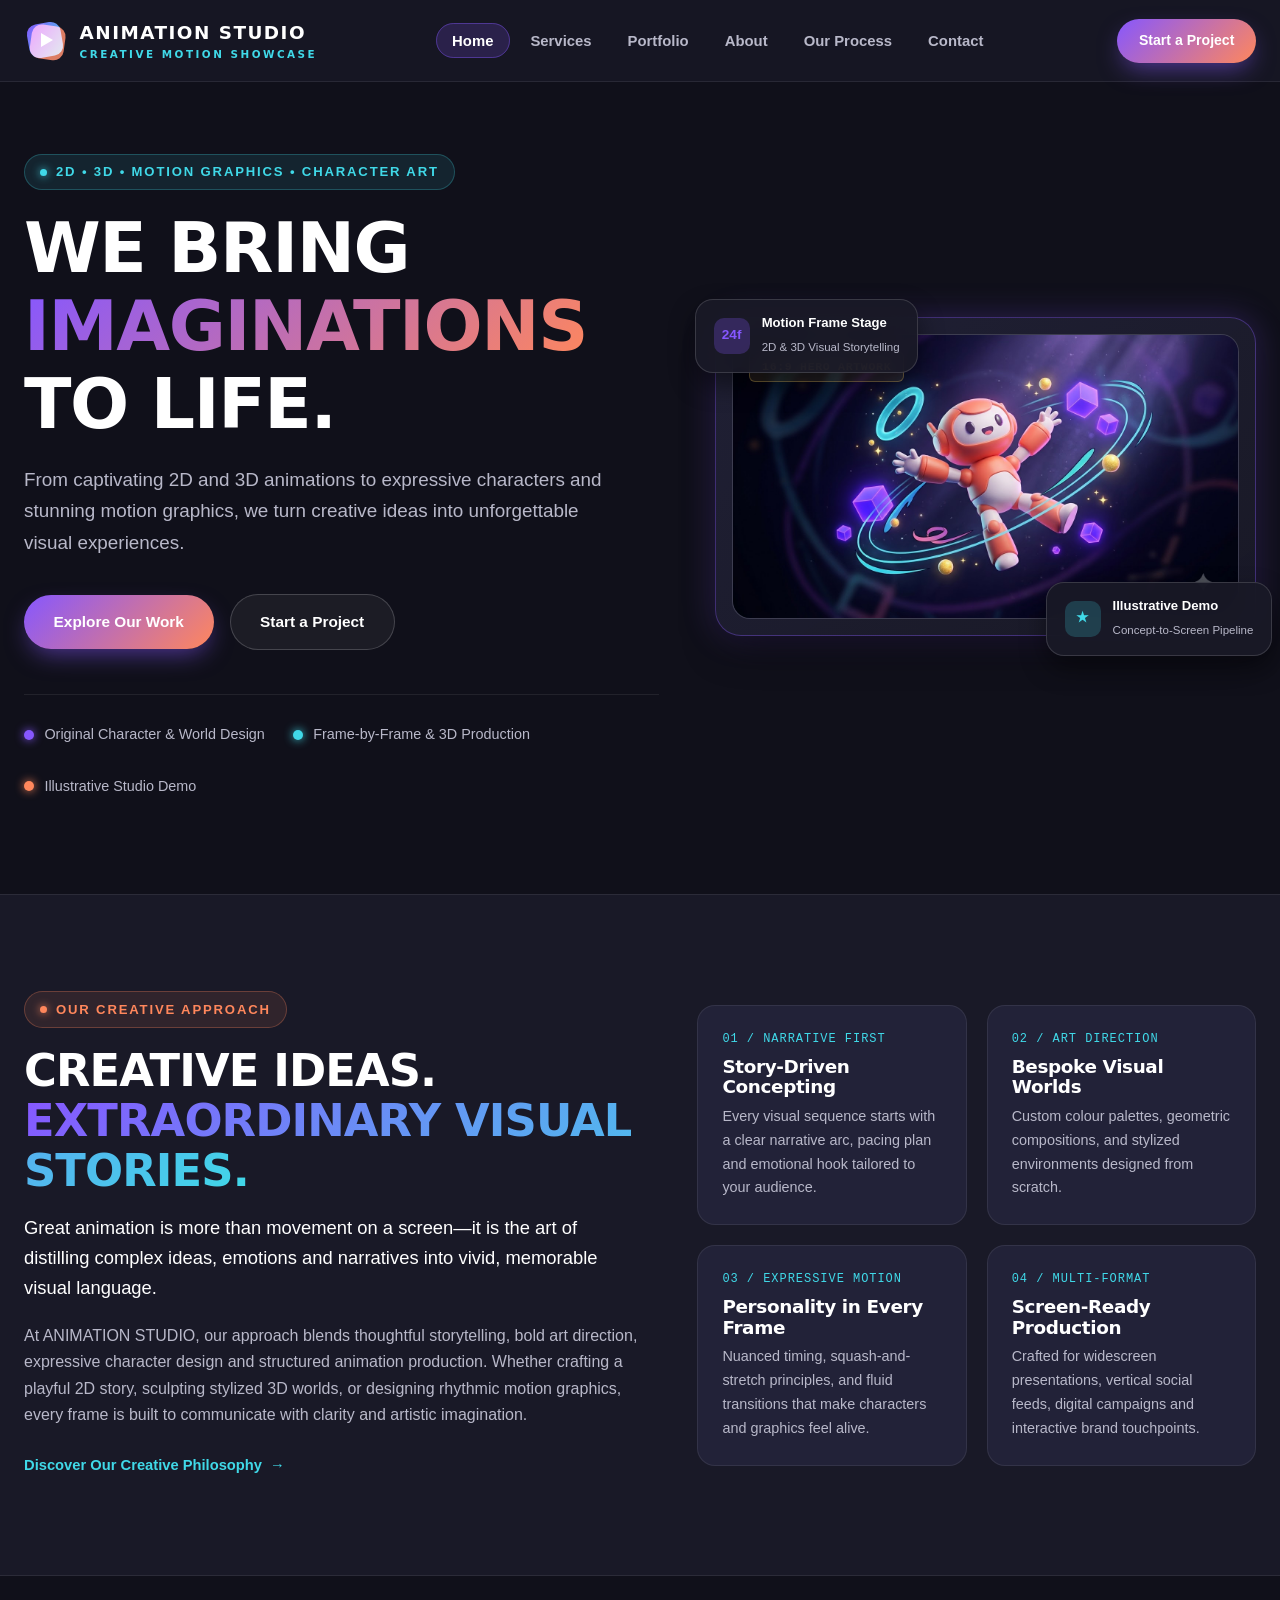
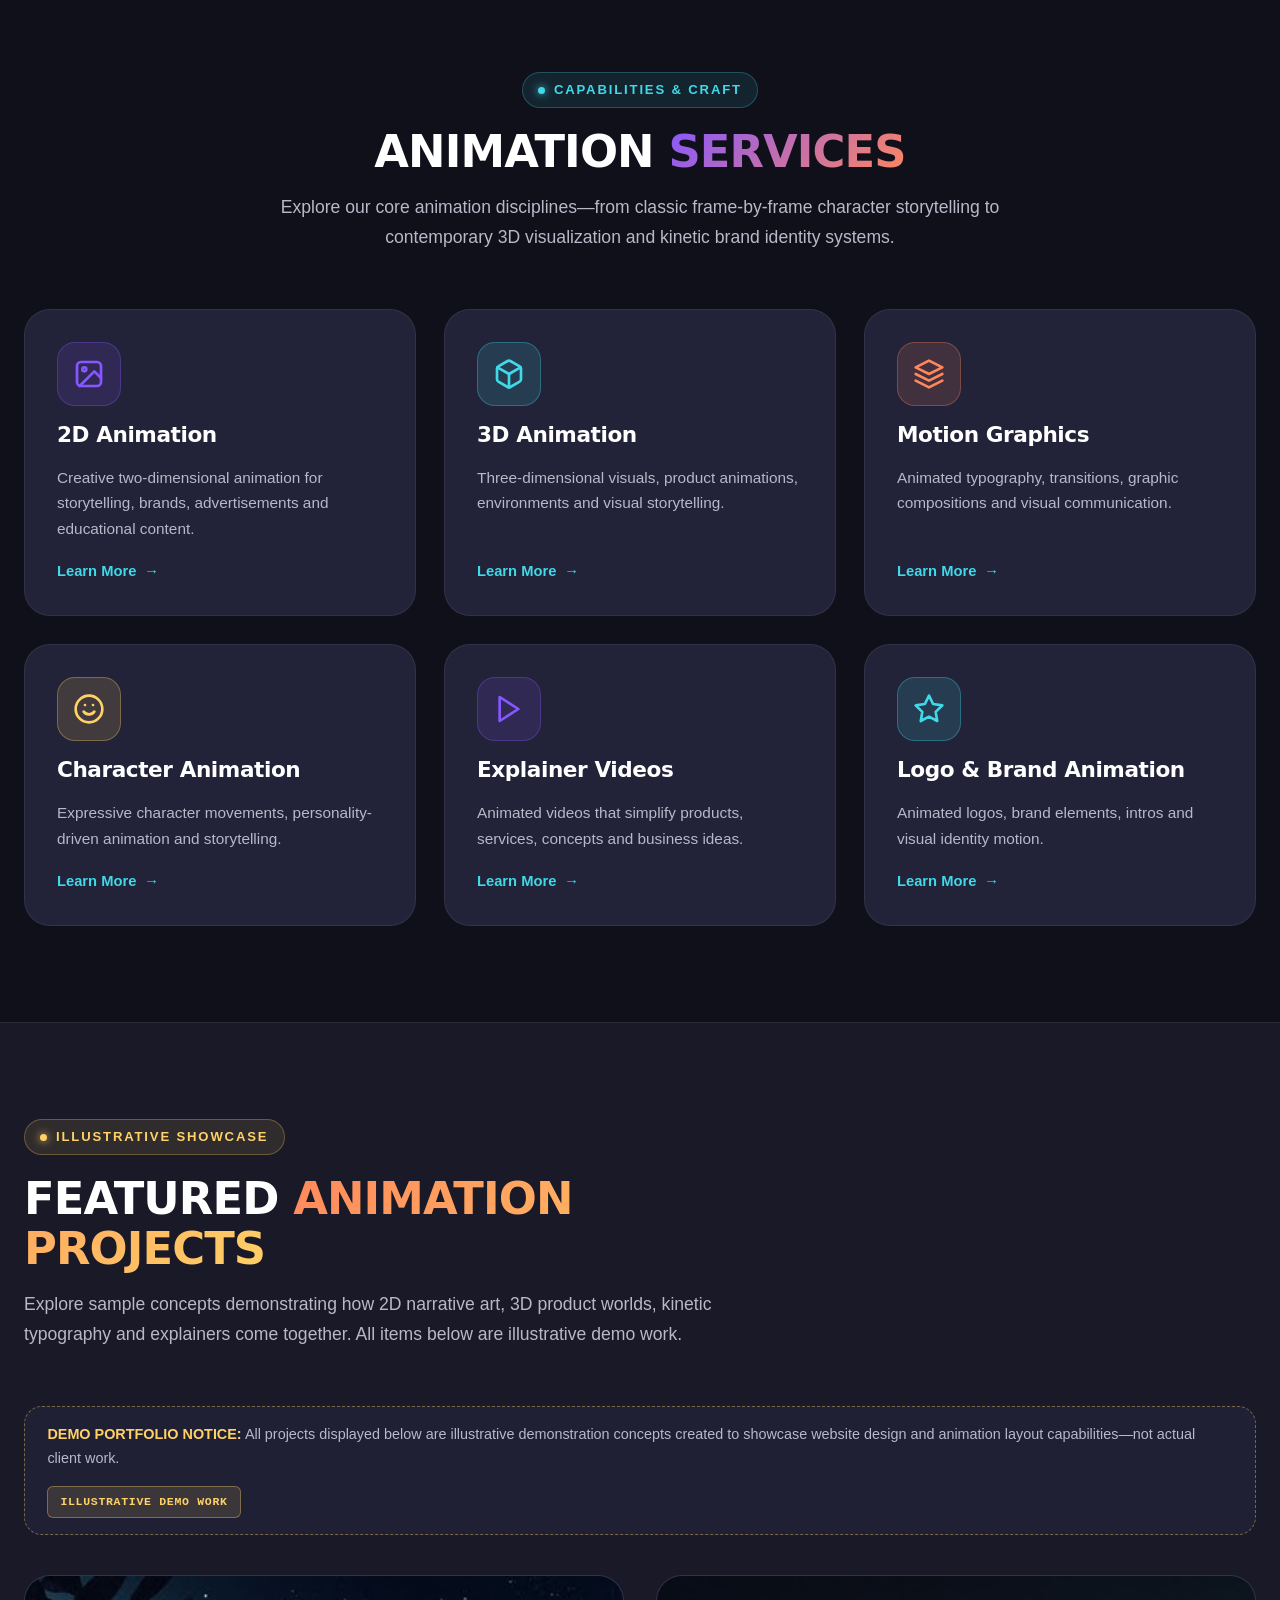
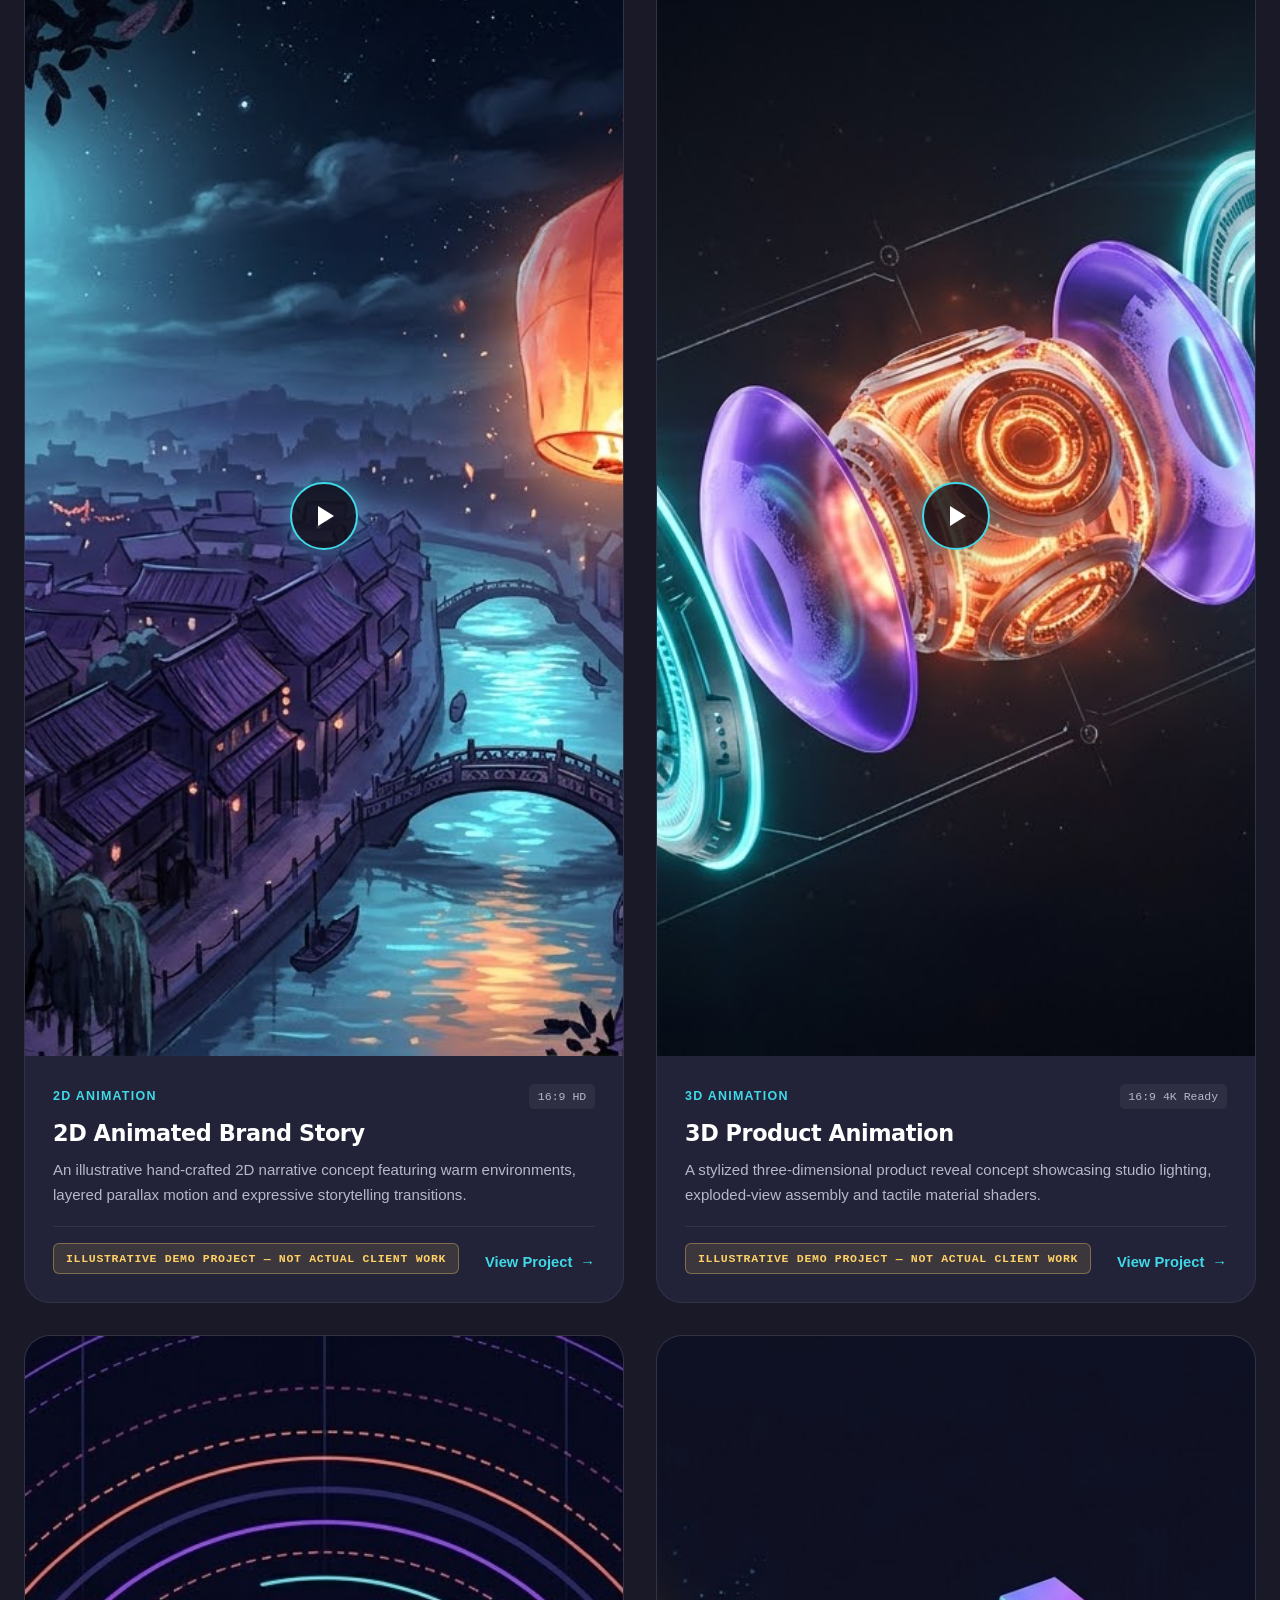
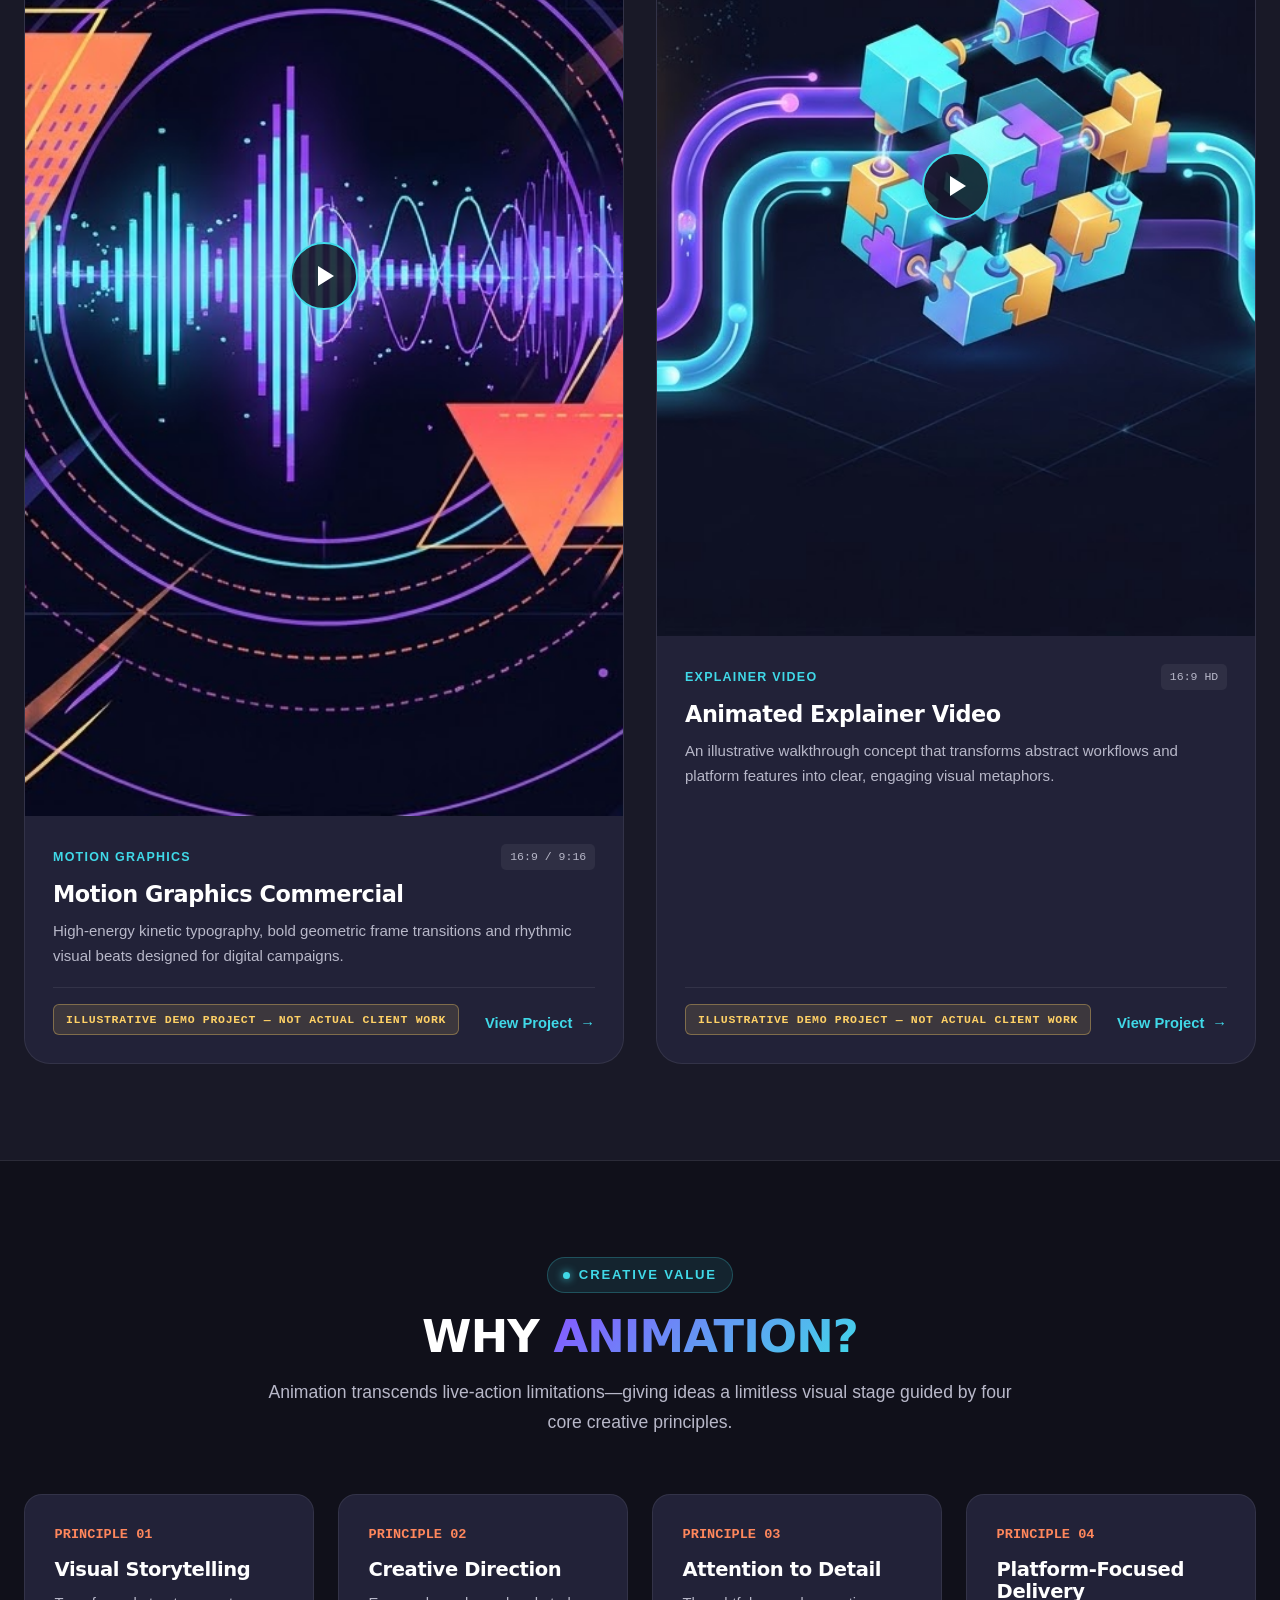
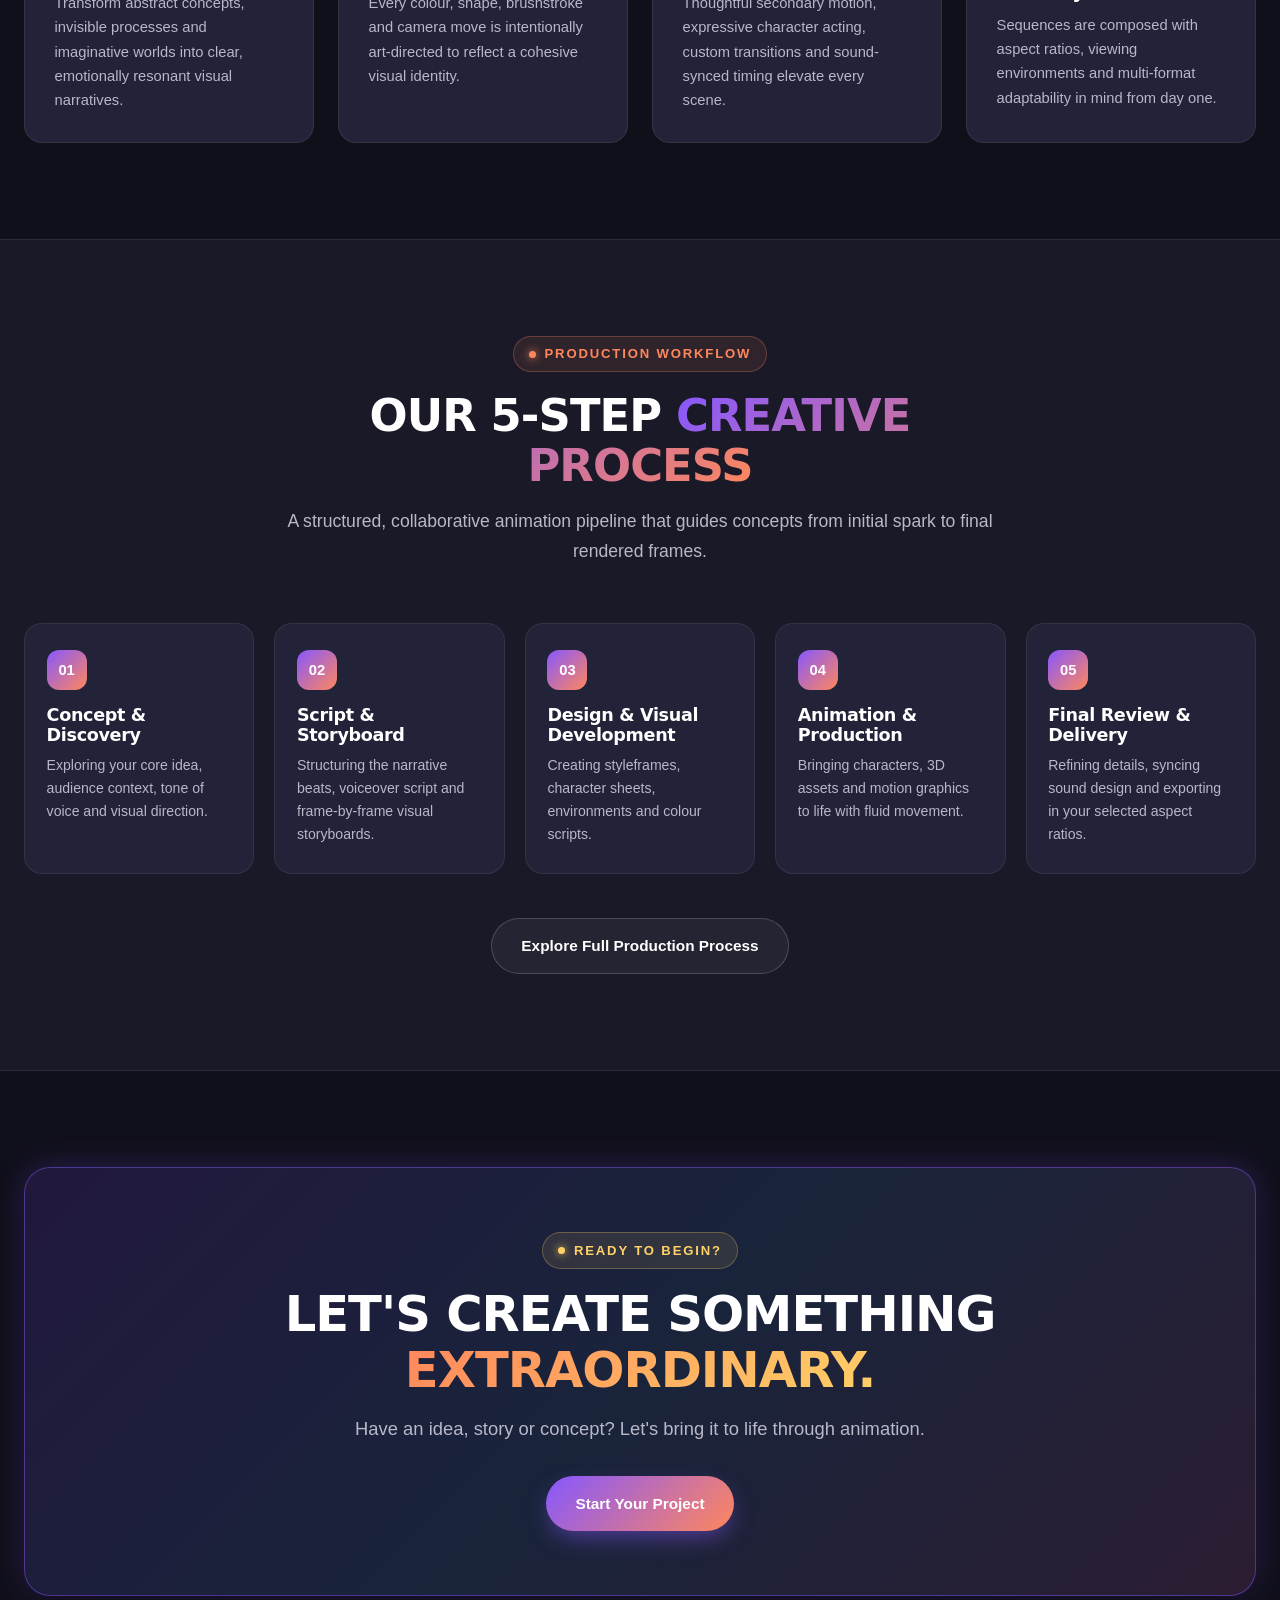
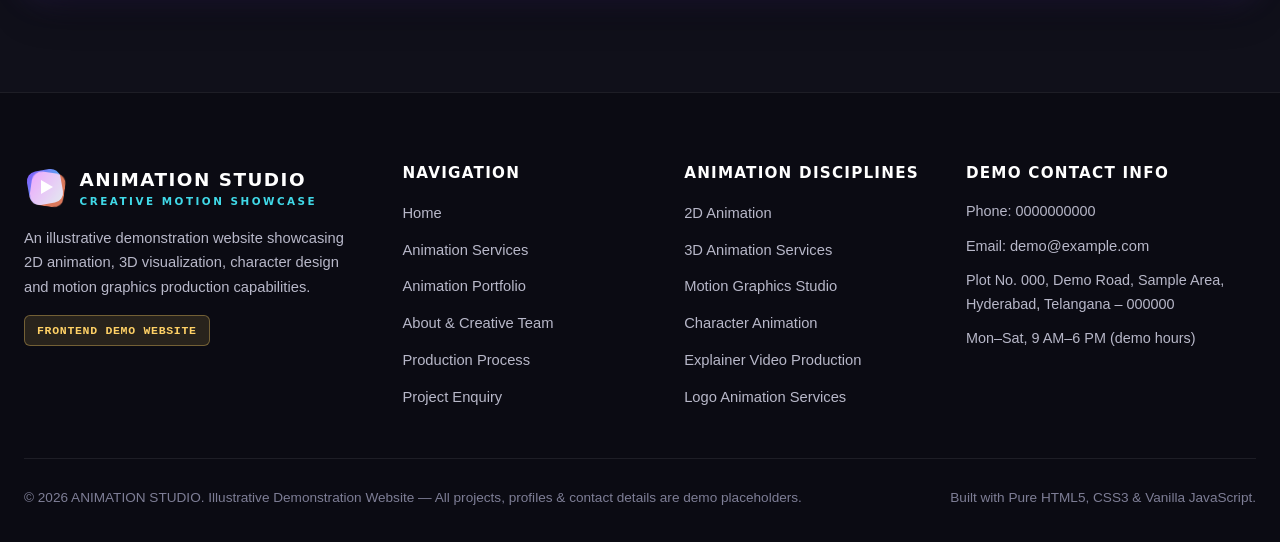
==== index.html @ b838dc99 "Add files via upload" ====
<!DOCTYPE html>
<html lang="en">
<head>
  <meta charset="UTF-8">
  <meta name="viewport" content="width=device-width, initial-scale=1.0">
  <title>ANIMATION STUDIO | 2D &amp; 3D Animation, Motion Graphics &amp; Visual Storytelling</title>
  <meta name="description" content="ANIMATION STUDIO is a creative animation production showcase specializing in 2D animation, 3D animation services, character animation, explainer video production, and motion graphics.">
  <meta name="keywords" content="Animation Studio, 2D Animation Studio, 3D Animation Services, Motion Graphics Studio, Character Animation, Explainer Video Production, Animated Video Production, Logo Animation Services">
  <meta property="og:title" content="ANIMATION STUDIO — We Bring Imaginations to Life">
  <meta property="og:description" content="From captivating 2D and 3D animations to expressive characters and stunning motion graphics, explore our illustrative animation production showcase.">
  <meta property="og:type" content="website">
  <meta property="og:url" content="index.html">
  <link rel="stylesheet" href="css/styles.css">
</head>
<body>
  <a href="#main-content" class="skip-link">Skip to main content</a>

  <!-- GLOBAL STICKY NAVIGATION -->
  <header class="site-header">
    <div class="container nav-container">
      <a href="index.html" class="brand-logo" aria-label="ANIMATION STUDIO Home">
        <span class="logo-mark" aria-hidden="true">
          <span class="logo-frame-1"></span>
          <span class="logo-frame-2"></span>
          <span class="logo-play"></span>
        </span>
        <span class="brand-text">
          ANIMATION STUDIO
          <span>Creative Motion Showcase</span>
        </span>
      </a>

      <nav aria-label="Primary Navigation">
        <ul class="nav-menu" id="primaryNav">
          <li><a href="index.html" class="nav-link active" aria-current="page">Home</a></li>
          <li><a href="services.html" class="nav-link">Services</a></li>
          <li><a href="portfolio.html" class="nav-link">Portfolio</a></li>
          <li><a href="about.html" class="nav-link">About</a></li>
          <li><a href="process.html" class="nav-link">Our Process</a></li>
          <li><a href="contact.html" class="nav-link">Contact</a></li>
        </ul>
      </nav>

      <div class="nav-actions">
        <a href="contact.html" class="btn btn-primary btn-sm">Start a Project</a>
        <button type="button" class="menu-toggle" aria-label="Toggle Menu" aria-expanded="false" aria-controls="primaryNav">
          <span class="bar"></span>
          <span class="bar"></span>
          <span class="bar"></span>
        </button>
      </div>
    </div>
  </header>

  <main id="main-content">
    <!-- A. HERO SECTION -->
    <section class="hero-section">
      <div class="container hero-grid">
        <div class="hero-content reveal">
          <span class="eyebrow">2D • 3D • Motion Graphics • Character Art</span>
          <h1 class="display-title">
            WE BRING <span class="text-gradient">IMAGINATIONS</span> TO LIFE.
          </h1>
          <p class="hero-description">
            From captivating 2D and 3D animations to expressive characters and stunning motion graphics, we turn creative ideas into unforgettable visual experiences.
          </p>
          <div class="btn-group">
            <a href="portfolio.html" class="btn btn-primary">Explore Our Work</a>
            <a href="contact.html" class="btn btn-secondary">Start a Project</a>
          </div>

          <div class="hero-meta-strip">
            <div class="hero-meta-item">
              <span class="meta-dot purple" aria-hidden="true"></span>
              <span>Original Character &amp; World Design</span>
            </div>
            <div class="hero-meta-item">
              <span class="meta-dot cyan" aria-hidden="true"></span>
              <span>Frame-by-Frame &amp; 3D Production</span>
            </div>
            <div class="hero-meta-item">
              <span class="meta-dot orange" aria-hidden="true"></span>
              <span>Illustrative Studio Demo</span>
            </div>
          </div>
        </div>

        <div class="hero-visual-wrap reveal">
          <div class="floating-chip chip-top-left">
            <div class="chip-icon purple" aria-hidden="true">24f</div>
            <div class="chip-text">
              <strong>Motion Frame Stage</strong>
              <span>2D &amp; 3D Visual Storytelling</span>
            </div>
          </div>

          <div class="hero-art-card">
            <div class="media-visual-wrap ratio-16-9">
              <img src="images/animation-studio-hero.jpeg" alt="ANIMATION STUDIO Hero Artwork — 3D and 2D visual storytelling, motion frames and expressive characters" class="media-visual-img" width="1920" height="1080" fetchpriority="high">
              <div class="media-badge-overlay">
                <span class="demo-badge">16:9 Hero Artwork</span>
              </div>
            </div>
          </div>

          <div class="floating-chip chip-bottom-right">
            <div class="chip-icon cyan" aria-hidden="true">★</div>
            <div class="chip-text">
              <strong>Illustrative Demo</strong>
              <span>Concept-to-Screen Pipeline</span>
            </div>
          </div>
        </div>
      </div>
    </section>

    <!-- B. INTRODUCTION SECTION -->
    <section class="section section-alt">
      <div class="container intro-grid">
        <div class="reveal">
          <span class="eyebrow eyebrow-orange">Our Creative Approach</span>
          <h2 class="section-title">CREATIVE IDEAS. <span class="text-gradient-cyber">EXTRAORDINARY VISUAL STORIES.</span></h2>
          <p class="intro-lead">
            Great animation is more than movement on a screen—it is the art of distilling complex ideas, emotions and narratives into vivid, memorable visual language.
          </p>
          <p class="intro-text">
            At ANIMATION STUDIO, our approach blends thoughtful storytelling, bold art direction, expressive character design and structured animation production. Whether crafting a playful 2D story, sculpting stylized 3D worlds, or designing rhythmic motion graphics, every frame is built to communicate with clarity and artistic imagination.
          </p>
          <a href="about.html" class="link-arrow">Discover Our Creative Philosophy <span aria-hidden="true">→</span></a>
        </div>

        <div class="intro-highlights reveal">
          <div class="highlight-box">
            <span class="highlight-tag">01 / Narrative First</span>
            <h3>Story-Driven Concepting</h3>
            <p>Every visual sequence starts with a clear narrative arc, pacing plan and emotional hook tailored to your audience.</p>
          </div>
          <div class="highlight-box">
            <span class="highlight-tag">02 / Art Direction</span>
            <h3>Bespoke Visual Worlds</h3>
            <p>Custom colour palettes, geometric compositions, and stylized environments designed from scratch.</p>
          </div>
          <div class="highlight-box">
            <span class="highlight-tag">03 / Expressive Motion</span>
            <h3>Personality in Every Frame</h3>
            <p>Nuanced timing, squash-and-stretch principles, and fluid transitions that make characters and graphics feel alive.</p>
          </div>
          <div class="highlight-box">
            <span class="highlight-tag">04 / Multi-Format</span>
            <h3>Screen-Ready Production</h3>
            <p>Crafted for widescreen presentations, vertical social feeds, digital campaigns and interactive brand touchpoints.</p>
          </div>
        </div>
      </div>
    </section>

    <!-- C. ANIMATION SERVICES (6 CARDS) -->
    <section class="section">
      <div class="container">
        <div class="section-header center reveal">
          <span class="eyebrow">Capabilities &amp; Craft</span>
          <h2 class="section-title">ANIMATION <span class="text-gradient">SERVICES</span></h2>
          <p class="section-subtitle">
            Explore our core animation disciplines—from classic frame-by-frame character storytelling to contemporary 3D visualization and kinetic brand identity systems.
          </p>
        </div>

        <div class="services-grid">
          <!-- 1. 2D Animation -->
          <article class="service-card reveal">
            <div class="service-illustration" aria-hidden="true">
              <svg width="32" height="32" viewBox="0 0 24 24" fill="none" stroke="#8657FF" stroke-width="2" stroke-linecap="round" stroke-linejoin="round">
                <rect x="3" y="3" width="18" height="18" rx="3"></rect>
                <circle cx="8.5" cy="8.5" r="1.5"></circle>
                <path d="M21 15l-5-5L5 21"></path>
              </svg>
            </div>
            <h3>2D Animation</h3>
            <p>Creative two-dimensional animation for storytelling, brands, advertisements and educational content.</p>
            <a href="services.html#service-2d" class="link-arrow">Learn More <span aria-hidden="true">→</span></a>
          </article>

          <!-- 2. 3D Animation -->
          <article class="service-card reveal">
            <div class="service-illustration cyan" aria-hidden="true">
              <svg width="32" height="32" viewBox="0 0 24 24" fill="none" stroke="#40D9E8" stroke-width="2" stroke-linecap="round" stroke-linejoin="round">
                <path d="M21 16V8a2 2 0 0 0-1-1.73l-7-4a2 2 0 0 0-2 0l-7 4A2 2 0 0 0 3 8v8a2 2 0 0 0 1 1.73l7 4a2 2 0 0 0 2 0l7-4A2 2 0 0 0 21 16z"></path>
                <polyline points="3.27 6.96 12 12.01 20.73 6.96"></polyline>
                <line x1="12" y1="22.08" x2="12" y2="12"></line>
              </svg>
            </div>
            <h3>3D Animation</h3>
            <p>Three-dimensional visuals, product animations, environments and visual storytelling.</p>
            <a href="services.html#service-3d" class="link-arrow">Learn More <span aria-hidden="true">→</span></a>
          </article>

          <!-- 3. Motion Graphics -->
          <article class="service-card reveal">
            <div class="service-illustration orange" aria-hidden="true">
              <svg width="32" height="32" viewBox="0 0 24 24" fill="none" stroke="#FF875C" stroke-width="2" stroke-linecap="round" stroke-linejoin="round">
                <polygon points="12 2 2 7 12 12 22 7 12 2"></polygon>
                <polyline points="2 17 12 22 22 17"></polyline>
                <polyline points="2 12 12 17 22 12"></polyline>
              </svg>
            </div>
            <h3>Motion Graphics</h3>
            <p>Animated typography, transitions, graphic compositions and visual communication.</p>
            <a href="services.html#service-motion" class="link-arrow">Learn More <span aria-hidden="true">→</span></a>
          </article>

          <!-- 4. Character Animation -->
          <article class="service-card reveal">
            <div class="service-illustration yellow" aria-hidden="true">
              <svg width="32" height="32" viewBox="0 0 24 24" fill="none" stroke="#FFD166" stroke-width="2" stroke-linecap="round" stroke-linejoin="round">
                <circle cx="12" cy="12" r="10"></circle>
                <path d="M8 14s1.5 2 4 2 4-2 4-2"></path>
                <line x1="9" y1="9" x2="9.01" y2="9"></line>
                <line x1="15" y1="9" x2="15.01" y2="9"></line>
              </svg>
            </div>
            <h3>Character Animation</h3>
            <p>Expressive character movements, personality-driven animation and storytelling.</p>
            <a href="services.html#service-character" class="link-arrow">Learn More <span aria-hidden="true">→</span></a>
          </article>

          <!-- 5. Explainer Videos -->
          <article class="service-card reveal">
            <div class="service-illustration" aria-hidden="true">
              <svg width="32" height="32" viewBox="0 0 24 24" fill="none" stroke="#8657FF" stroke-width="2" stroke-linecap="round" stroke-linejoin="round">
                <polygon points="5 3 19 12 5 21 5 3"></polygon>
              </svg>
            </div>
            <h3>Explainer Videos</h3>
            <p>Animated videos that simplify products, services, concepts and business ideas.</p>
            <a href="services.html#service-explainer" class="link-arrow">Learn More <span aria-hidden="true">→</span></a>
          </article>

          <!-- 6. Logo & Brand Animation -->
          <article class="service-card reveal">
            <div class="service-illustration cyan" aria-hidden="true">
              <svg width="32" height="32" viewBox="0 0 24 24" fill="none" stroke="#40D9E8" stroke-width="2" stroke-linecap="round" stroke-linejoin="round">
                <path d="M12 2L15.09 8.26 22 9.27 17 14.14 18.18 21.02 12 17.77 5.82 21.02 7 14.14 2 9.27 8.91 8.26 12 2z"></path>
              </svg>
            </div>
            <h3>Logo &amp; Brand Animation</h3>
            <p>Animated logos, brand elements, intros and visual identity motion.</p>
            <a href="services.html#service-logo" class="link-arrow">Learn More <span aria-hidden="true">→</span></a>
          </article>
        </div>
      </div>
    </section>

    <!-- D. FEATURED ANIMATION PROJECTS -->
    <section class="section section-alt">
      <div class="container">
        <div class="section-header reveal">
          <span class="eyebrow eyebrow-yellow">Illustrative Showcase</span>
          <h2 class="section-title">FEATURED <span class="text-gradient-warm">ANIMATION PROJECTS</span></h2>
          <p class="section-subtitle">
            Explore sample concepts demonstrating how 2D narrative art, 3D product worlds, kinetic typography and explainers come together. All items below are illustrative demo work.
          </p>
        </div>

        <div class="demo-banner reveal">
          <p><strong>DEMO PORTFOLIO NOTICE:</strong> All projects displayed below are illustrative demonstration concepts created to showcase website design and animation layout capabilities—not actual client work.</p>
          <span class="demo-badge">Illustrative Demo Work</span>
        </div>

        <div class="projects-grid">
          <!-- Featured Project 1 -->
          <article class="project-card reveal">
            <div class="project-thumb-wrap">
              <img src="images/portfolio-2d-animation.jpeg" alt="2D Animated Brand Story — Hand-crafted narrative artwork" class="project-thumb-img" loading="lazy" width="1920" height="1080">
              <a href="portfolio.html" class="play-trigger-btn" aria-label="Preview 2D Animated Brand Story on Portfolio Page">
                <span class="play-icon-triangle"></span>
              </a>
            </div>
            <div class="project-body">
              <div class="project-meta">
                <span class="project-category">2D Animation</span>
                <span class="aspect-pill">16:9 HD</span>
              </div>
              <h3>2D Animated Brand Story</h3>
              <p>An illustrative hand-crafted 2D narrative concept featuring warm environments, layered parallax motion and expressive storytelling transitions.</p>
              <div class="project-footer">
                <span class="demo-badge">ILLUSTRATIVE DEMO PROJECT — NOT ACTUAL CLIENT WORK</span>
                <a href="portfolio.html" class="link-arrow">View Project <span aria-hidden="true">→</span></a>
              </div>
            </div>
          </article>

          <!-- Featured Project 2 -->
          <article class="project-card reveal">
            <div class="project-thumb-wrap">
              <img src="images/portfolio-3d-animation.jpeg" alt="3D Product Animation — Exploded-view assembly and lighting" class="project-thumb-img" loading="lazy" width="1920" height="1080">
              <a href="portfolio.html" class="play-trigger-btn" aria-label="Preview 3D Product Animation on Portfolio Page">
                <span class="play-icon-triangle"></span>
              </a>
            </div>
            <div class="project-body">
              <div class="project-meta">
                <span class="project-category">3D Animation</span>
                <span class="aspect-pill">16:9 4K Ready</span>
              </div>
              <h3>3D Product Animation</h3>
              <p>A stylized three-dimensional product reveal concept showcasing studio lighting, exploded-view assembly and tactile material shaders.</p>
              <div class="project-footer">
                <span class="demo-badge">ILLUSTRATIVE DEMO PROJECT — NOT ACTUAL CLIENT WORK</span>
                <a href="portfolio.html" class="link-arrow">View Project <span aria-hidden="true">→</span></a>
              </div>
            </div>
          </article>

          <!-- Featured Project 3 -->
          <article class="project-card reveal">
            <div class="project-thumb-wrap">
              <img src="images/portfolio-motion-graphics.jpeg" alt="Motion Graphics Commercial — Kinetic typography and rhythm artwork" class="project-thumb-img" loading="lazy" width="1920" height="1080">
              <a href="portfolio.html" class="play-trigger-btn" aria-label="Preview Motion Graphics Commercial on Portfolio Page">
                <span class="play-icon-triangle"></span>
              </a>
            </div>
            <div class="project-body">
              <div class="project-meta">
                <span class="project-category">Motion Graphics</span>
                <span class="aspect-pill">16:9 / 9:16</span>
              </div>
              <h3>Motion Graphics Commercial</h3>
              <p>High-energy kinetic typography, bold geometric frame transitions and rhythmic visual beats designed for digital campaigns.</p>
              <div class="project-footer">
                <span class="demo-badge">ILLUSTRATIVE DEMO PROJECT — NOT ACTUAL CLIENT WORK</span>
                <a href="portfolio.html" class="link-arrow">View Project <span aria-hidden="true">→</span></a>
              </div>
            </div>
          </article>

          <!-- Featured Project 4 -->
          <article class="project-card reveal">
            <div class="project-thumb-wrap">
              <img src="images/explainer-animation.jpeg" alt="Animated Explainer Video — Concept-to-solution visual artwork" class="project-thumb-img" loading="lazy" width="1600" height="900">
              <a href="portfolio.html" class="play-trigger-btn" aria-label="Preview Animated Explainer Video on Portfolio Page">
                <span class="play-icon-triangle"></span>
              </a>
            </div>
            <div class="project-body">
              <div class="project-meta">
                <span class="project-category">Explainer Video</span>
                <span class="aspect-pill">16:9 HD</span>
              </div>
              <h3>Animated Explainer Video</h3>
              <p>An illustrative walkthrough concept that transforms abstract workflows and platform features into clear, engaging visual metaphors.</p>
              <div class="project-footer">
                <span class="demo-badge">ILLUSTRATIVE DEMO PROJECT — NOT ACTUAL CLIENT WORK</span>
                <a href="portfolio.html" class="link-arrow">View Project <span aria-hidden="true">→</span></a>
              </div>
            </div>
          </article>
        </div>
      </div>
    </section>

    <!-- E. WHY ANIMATION? (4 CREATIVE PRINCIPLES) -->
    <section class="section">
      <div class="container">
        <div class="section-header center reveal">
          <span class="eyebrow">Creative Value</span>
          <h2 class="section-title">WHY <span class="text-gradient-cyber">ANIMATION?</span></h2>
          <p class="section-subtitle">
            Animation transcends live-action limitations—giving ideas a limitless visual stage guided by four core creative principles.
          </p>
        </div>

        <div class="principles-grid">
          <article class="principle-card reveal">
            <span class="principle-num">PRINCIPLE 01</span>
            <h3>Visual Storytelling</h3>
            <p>Transform abstract concepts, invisible processes and imaginative worlds into clear, emotionally resonant visual narratives.</p>
          </article>

          <article class="principle-card reveal">
            <span class="principle-num">PRINCIPLE 02</span>
            <h3>Creative Direction</h3>
            <p>Every colour, shape, brushstroke and camera move is intentionally art-directed to reflect a cohesive visual identity.</p>
          </article>

          <article class="principle-card reveal">
            <span class="principle-num">PRINCIPLE 03</span>
            <h3>Attention to Detail</h3>
            <p>Thoughtful secondary motion, expressive character acting, custom transitions and sound-synced timing elevate every scene.</p>
          </article>

          <article class="principle-card reveal">
            <span class="principle-num">PRINCIPLE 04</span>
            <h3>Platform-Focused Delivery</h3>
            <p>Sequences are composed with aspect ratios, viewing environments and multi-format adaptability in mind from day one.</p>
          </article>
        </div>
      </div>
    </section>

    <!-- F. CREATIVE PROCESS (5-STEP ANIMATED TIMELINE) -->
    <section class="section section-alt">
      <div class="container">
        <div class="section-header center reveal">
          <span class="eyebrow eyebrow-orange">Production Workflow</span>
          <h2 class="section-title">OUR 5-STEP <span class="text-gradient">CREATIVE PROCESS</span></h2>
          <p class="section-subtitle">
            A structured, collaborative animation pipeline that guides concepts from initial spark to final rendered frames.
          </p>
        </div>

        <div class="timeline-steps">
          <div class="timeline-step reveal">
            <div class="step-badge">01</div>
            <h3>Concept &amp; Discovery</h3>
            <p>Exploring your core idea, audience context, tone of voice and visual direction.</p>
          </div>

          <div class="timeline-step reveal">
            <div class="step-badge">02</div>
            <h3>Script &amp; Storyboard</h3>
            <p>Structuring the narrative beats, voiceover script and frame-by-frame visual storyboards.</p>
          </div>

          <div class="timeline-step reveal">
            <div class="step-badge">03</div>
            <h3>Design &amp; Visual Development</h3>
            <p>Creating styleframes, character sheets, environments and colour scripts.</p>
          </div>

          <div class="timeline-step reveal">
            <div class="step-badge">04</div>
            <h3>Animation &amp; Production</h3>
            <p>Bringing characters, 3D assets and motion graphics to life with fluid movement.</p>
          </div>

          <div class="timeline-step reveal">
            <div class="step-badge">05</div>
            <h3>Final Review &amp; Delivery</h3>
            <p>Refining details, syncing sound design and exporting in your selected aspect ratios.</p>
          </div>
        </div>

        <div style="text-align: center; margin-top: 2.75rem;" class="reveal">
          <a href="process.html" class="btn btn-secondary">Explore Full Production Process</a>
        </div>
      </div>
    </section>

    <!-- G. FINAL CTA -->
    <section class="section">
      <div class="container">
        <div class="cta-banner reveal">
          <span class="eyebrow eyebrow-yellow">Ready to Begin?</span>
          <h2>LET'S CREATE SOMETHING <span class="text-gradient-warm">EXTRAORDINARY.</span></h2>
          <p>Have an idea, story or concept? Let's bring it to life through animation.</p>
          <a href="contact.html" class="btn btn-primary">Start Your Project</a>
        </div>
      </div>
    </section>
  </main>

  <!-- GLOBAL FOOTER -->
  <footer class="site-footer">
    <div class="container">
      <div class="footer-grid">
        <div class="footer-col">
          <a href="index.html" class="brand-logo" style="margin-bottom: 1rem;">
            <span class="logo-mark" aria-hidden="true">
              <span class="logo-frame-1"></span>
              <span class="logo-frame-2"></span>
              <span class="logo-play"></span>
            </span>
            <span class="brand-text">
              ANIMATION STUDIO
              <span>Creative Motion Showcase</span>
            </span>
          </a>
          <p style="color: var(--text-secondary); font-size: 0.92rem; margin-bottom: 1rem;">
            An illustrative demonstration website showcasing 2D animation, 3D visualization, character design and motion graphics production capabilities.
          </p>
          <span class="demo-badge">Frontend Demo Website</span>
        </div>

        <div class="footer-col">
          <h4>Navigation</h4>
          <ul class="footer-links">
            <li><a href="index.html">Home</a></li>
            <li><a href="services.html">Animation Services</a></li>
            <li><a href="portfolio.html">Animation Portfolio</a></li>
            <li><a href="about.html">About &amp; Creative Team</a></li>
            <li><a href="process.html">Production Process</a></li>
            <li><a href="contact.html">Project Enquiry</a></li>
          </ul>
        </div>

        <div class="footer-col">
          <h4>Animation Disciplines</h4>
          <ul class="footer-links">
            <li><a href="services.html#service-2d">2D Animation</a></li>
            <li><a href="services.html#service-3d">3D Animation Services</a></li>
            <li><a href="services.html#service-motion">Motion Graphics Studio</a></li>
            <li><a href="services.html#service-character">Character Animation</a></li>
            <li><a href="services.html#service-explainer">Explainer Video Production</a></li>
            <li><a href="services.html#service-logo">Logo Animation Services</a></li>
          </ul>
        </div>

        <div class="footer-col">
          <h4>Demo Contact Info</h4>
          <ul class="footer-links" style="color: var(--text-secondary); font-size: 0.9rem;">
            <li>Phone: 0000000000</li>
            <li>Email: <a href="mailto:demo@example.com">demo@example.com</a></li>
            <li>Plot No. 000, Demo Road, Sample Area, Hyderabad, Telangana – 000000</li>
            <li>Mon–Sat, 9 AM–6 PM (demo hours)</li>
          </ul>
        </div>
      </div>

      <div class="footer-bottom">
        <p>&copy; 2026 ANIMATION STUDIO. Illustrative Demonstration Website — All projects, profiles &amp; contact details are demo placeholders.</p>
        <p>Built with Pure HTML5, CSS3 &amp; Vanilla JavaScript.</p>
      </div>
    </div>
  </footer>

  <button type="button" id="backToTop" class="back-to-top" aria-label="Back to top">↑</button>
  <script src="js/main.js"></script>
</body>
</html>
---- css/styles.css ----
/* ==========================================================================
   ANIMATION STUDIO — PREMIUM CREATIVE WEBSITE STYLESHEET
   Pure CSS3 | Zero External Frameworks | Responsive Dark Studio Theme
   ========================================================================== */

:root {
  /* Core Palette */
  --bg-primary: #10101A;
  --bg-secondary: #191927;
  --bg-card: #222238;
  --bg-card-hover: #2A2A45;
  --bg-glass: rgba(25, 25, 39, 0.82);

  /* Brand Accents */
  --purple: #8657FF;
  --purple-glow: rgba(134, 87, 255, 0.35);
  --orange: #FF875C;
  --orange-glow: rgba(255, 135, 92, 0.35);
  --cyan: #40D9E8;
  --cyan-glow: rgba(64, 217, 232, 0.35);
  --yellow: #FFD166;
  --yellow-glow: rgba(255, 209, 102, 0.35);

  /* Text Colors */
  --text-white: #FFFFFF;
  --text-secondary: #B8B8C9;
  --text-muted: #7E7E96;

  /* Gradients */
  --grad-primary: linear-gradient(135deg, #8657FF 0%, #FF875C 100%);
  --grad-cyber: linear-gradient(135deg, #8657FF 0%, #40D9E8 100%);
  --grad-warm: linear-gradient(135deg, #FF875C 0%, #FFD166 100%);
  --grad-surface: linear-gradient(180deg, rgba(34, 34, 56, 0.9) 0%, rgba(25, 25, 39, 0.95) 100%);

  /* Borders & Shadows */
  --border-subtle: rgba(255, 255, 255, 0.08);
  --border-highlight: rgba(134, 87, 255, 0.45);
  --shadow-card: 0 18px 40px -12px rgba(0, 0, 0, 0.55);
  --shadow-glow: 0 0 32px rgba(134, 87, 255, 0.25);

  /* Layout & Spacing */
  --container-max: 1280px;
  --header-height: 82px;
  --radius-sm: 10px;
  --radius-md: 18px;
  --radius-lg: 26px;
  --radius-pill: 999px;

  /* Typography — Modern System Stack */
  --font-display: 'Trebuchet MS', 'Segoe UI', system-ui, -apple-system, sans-serif;
  --font-sans: 'Segoe UI', Roboto, 'Helvetica Neue', Arial, sans-serif;
  --font-mono: 'Consolas', 'SFMono-Regular', monospace;

  /* Transitions */
  --ease-out: cubic-bezier(0.16, 1, 0.3, 1);
  --transition-fast: 0.22s var(--ease-out);
  --transition-med: 0.4s var(--ease-out);
}

/* ==========================================================================
   1. RESET & BASE STYLES
   ========================================================================== */
*, *::before, *::after {
  box-sizing: border-box;
  margin: 0;
  padding: 0;
}

html {
  scroll-behavior: smooth;
  font-size: 16px;
  background-color: var(--bg-primary);
  color: var(--text-white);
}

body {
  font-family: var(--font-sans);
  background-color: var(--bg-primary);
  color: var(--text-white);
  line-height: 1.65;
  overflow-x: hidden;
  -webkit-font-smoothing: antialiased;
  position: relative;
}

/* Subtle ambient background grid & glow */
body::before {
  content: '';
  position: fixed;
  inset: 0;
  background-image: 
    radial-gradient(circle at 12% 18%, rgba(134, 87, 255, 0.09) 0%, transparent 38%),
    radial-gradient(circle at 88% 22%, rgba(64, 217, 232, 0.07) 0%, transparent 36%),
    radial-gradient(circle at 50% 85%, rgba(255, 135, 92, 0.06) 0%, transparent 42%);
  pointer-events: none;
  z-index: -1;
}

img, svg {
  max-width: 100%;
  display: block;
}

a {
  color: inherit;
  text-decoration: none;
  transition: color var(--transition-fast);
}

ul, ol {
  list-style: none;
}

button, input, select, textarea {
  font-family: inherit;
  font-size: inherit;
  color: inherit;
  background: none;
  border: none;
}

button {
  cursor: pointer;
}

/* Accessibility Skip Link */
.skip-link {
  position: absolute;
  top: -100px;
  left: 1rem;
  background: var(--purple);
  color: var(--text-white);
  padding: 0.75rem 1.25rem;
  border-radius: var(--radius-sm);
  z-index: 9999;
  font-weight: 700;
}
.skip-link:focus {
  top: 1rem;
}

/* ==========================================================================
   2. TYPOGRAPHY & UTILITY CLASSES
   ========================================================================== */
.container {
  width: 100%;
  max-width: var(--container-max);
  margin: 0 auto;
  padding: 0 1.5rem;
}

.section {
  padding: 6rem 0;
  position: relative;
}

.section-alt {
  background-color: var(--bg-secondary);
  border-top: 1px solid var(--border-subtle);
  border-bottom: 1px solid var(--border-subtle);
}

.eyebrow {
  display: inline-flex;
  align-items: center;
  gap: 0.55rem;
  font-size: 0.82rem;
  font-weight: 700;
  text-transform: uppercase;
  letter-spacing: 0.14em;
  color: var(--cyan);
  background: rgba(64, 217, 232, 0.1);
  border: 1px solid rgba(64, 217, 232, 0.25);
  padding: 0.4rem 0.95rem;
  border-radius: var(--radius-pill);
  margin-bottom: 1.15rem;
}

.eyebrow::before {
  content: '';
  width: 7px;
  height: 7px;
  border-radius: 50%;
  background: var(--cyan);
  box-shadow: 0 0 8px var(--cyan);
}

.eyebrow-orange {
  color: var(--orange);
  background: rgba(255, 135, 92, 0.1);
  border-color: rgba(255, 135, 92, 0.28);
}
.eyebrow-orange::before {
  background: var(--orange);
  box-shadow: 0 0 8px var(--orange);
}

.eyebrow-yellow {
  color: var(--yellow);
  background: rgba(255, 209, 102, 0.1);
  border-color: rgba(255, 209, 102, 0.28);
}
.eyebrow-yellow::before {
  background: var(--yellow);
  box-shadow: 0 0 8px var(--yellow);
}

h1, h2, h3, h4 {
  font-family: var(--font-display);
  font-weight: 800;
  line-height: 1.12;
  letter-spacing: -0.02em;
}

.display-title {
  font-size: clamp(2.4rem, 5vw + 0.5rem, 4.35rem);
  text-transform: uppercase;
  margin-bottom: 1.35rem;
}

.section-title {
  font-size: clamp(1.85rem, 3.5vw, 2.9rem);
  text-transform: uppercase;
  margin-bottom: 1rem;
}

.section-header {
  max-width: 760px;
  margin-bottom: 3.5rem;
}

.section-header.center {
  margin-left: auto;
  margin-right: auto;
  text-align: center;
}

.section-subtitle {
  font-size: 1.1rem;
  color: var(--text-secondary);
  line-height: 1.7;
}

.text-gradient {
  background: var(--grad-primary);
  -webkit-background-clip: text;
  background-clip: text;
  color: transparent;
}

.text-gradient-cyber {
  background: var(--grad-cyber);
  -webkit-background-clip: text;
  background-clip: text;
  color: transparent;
}

.text-gradient-warm {
  background: var(--grad-warm);
  -webkit-background-clip: text;
  background-clip: text;
  color: transparent;
}

/* Demo Notice Badges */
.demo-badge {
  display: inline-flex;
  align-items: center;
  gap: 0.45rem;
  font-family: var(--font-mono);
  font-size: 0.72rem;
  font-weight: 700;
  letter-spacing: 0.06em;
  text-transform: uppercase;
  padding: 0.32rem 0.75rem;
  border-radius: 6px;
  background: rgba(255, 209, 102, 0.12);
  color: var(--yellow);
  border: 1px solid rgba(255, 209, 102, 0.35);
}

.demo-banner {
  background: rgba(34, 34, 56, 0.9);
  border: 1px dashed rgba(255, 209, 102, 0.4);
  border-radius: var(--radius-md);
  padding: 1rem 1.4rem;
  display: flex;
  align-items: center;
  justify-content: space-between;
  flex-wrap: wrap;
  gap: 1rem;
  margin-bottom: 2.5rem;
}

.demo-banner p {
  font-size: 0.9rem;
  color: var(--text-secondary);
}
.demo-banner strong {
  color: var(--yellow);
}

/* ==========================================================================
   3. BUTTONS & ACTIONS
   ========================================================================== */
.btn-group {
  display: flex;
  flex-wrap: wrap;
  align-items: center;
  gap: 1rem;
}

.btn {
  display: inline-flex;
  align-items: center;
  justify-content: center;
  gap: 0.6rem;
  font-weight: 700;
  font-size: 0.96rem;
  padding: 0.9rem 1.85rem;
  border-radius: var(--radius-pill);
  transition: transform var(--transition-fast), box-shadow var(--transition-fast), background var(--transition-fast), border-color var(--transition-fast);
  position: relative;
  overflow: hidden;
  white-space: nowrap;
}

.btn-primary {
  background: var(--grad-primary);
  color: var(--text-white);
  box-shadow: 0 10px 24px -6px rgba(134, 87, 255, 0.55);
}
.btn-primary:hover {
  transform: translateY(-3px);
  box-shadow: 0 14px 28px -4px rgba(255, 135, 92, 0.55);
}

.btn-secondary {
  background: rgba(255, 255, 255, 0.05);
  color: var(--text-white);
  border: 1px solid rgba(255, 255, 255, 0.18);
}
.btn-secondary:hover {
  background: rgba(255, 255, 255, 0.11);
  border-color: var(--cyan);
  transform: translateY(-3px);
}

.btn-sm {
  padding: 0.65rem 1.35rem;
  font-size: 0.88rem;
}

.link-arrow {
  display: inline-flex;
  align-items: center;
  gap: 0.5rem;
  font-weight: 700;
  font-size: 0.92rem;
  color: var(--cyan);
  margin-top: auto;
  transition: gap var(--transition-fast), color var(--transition-fast);
}
.link-arrow:hover {
  gap: 0.8rem;
  color: var(--yellow);
}

/* ==========================================================================
   4. GLOBAL HEADER & NAVIGATION
   ========================================================================== */
.site-header {
  position: sticky;
  top: 0;
  z-index: 1000;
  height: var(--header-height);
  background: var(--bg-glass);
  backdrop-filter: blur(16px);
  -webkit-backdrop-filter: blur(16px);
  border-bottom: 1px solid var(--border-subtle);
  transition: background var(--transition-fast), box-shadow var(--transition-fast);
}

.site-header.scrolled {
  background: rgba(16, 16, 26, 0.95);
  box-shadow: 0 10px 30px rgba(0, 0, 0, 0.45);
}

.nav-container {
  height: 100%;
  display: flex;
  align-items: center;
  justify-content: space-between;
  gap: 1.5rem;
}

/* Abstract Geometric Motion Logo */
.brand-logo {
  display: inline-flex;
  align-items: center;
  gap: 0.85rem;
  font-family: var(--font-display);
  font-weight: 800;
  font-size: 1.15rem;
  letter-spacing: 0.08em;
  text-transform: uppercase;
  color: var(--text-white);
}

.logo-mark {
  position: relative;
  width: 42px;
  height: 42px;
  display: grid;
  place-items: center;
}

.logo-frame-1 {
  position: absolute;
  width: 34px;
  height: 34px;
  border-radius: 10px;
  background: linear-gradient(135deg, var(--purple), var(--cyan));
  transform: rotate(-10deg);
  transition: transform var(--transition-med);
}

.logo-frame-2 {
  position: absolute;
  width: 34px;
  height: 34px;
  border-radius: 10px;
  background: rgba(255, 135, 92, 0.85);
  transform: rotate(8deg) translate(3px, 2px);
  mix-blend-mode: screen;
  transition: transform var(--transition-med);
}

.logo-play {
  position: relative;
  z-index: 2;
  width: 0;
  height: 0;
  border-top: 7px solid transparent;
  border-bottom: 7px solid transparent;
  border-left: 12px solid var(--text-white);
  margin-left: 3px;
}

.brand-logo:hover .logo-frame-1 {
  transform: rotate(-18deg) scale(1.06);
}
.brand-logo:hover .logo-frame-2 {
  transform: rotate(16deg) translate(4px, 3px) scale(1.06);
}

.brand-text span {
  display: block;
  font-size: 0.65rem;
  letter-spacing: 0.24em;
  color: var(--cyan);
  font-weight: 700;
  margin-top: -2px;
}

.nav-menu {
  display: flex;
  align-items: center;
  gap: 0.35rem;
}

.nav-link {
  padding: 0.55rem 0.95rem;
  border-radius: var(--radius-pill);
  font-size: 0.93rem;
  font-weight: 600;
  color: var(--text-secondary);
  position: relative;
  transition: color var(--transition-fast), background var(--transition-fast);
}

.nav-link:hover {
  color: var(--text-white);
  background: rgba(255, 255, 255, 0.05);
}

.nav-link.active {
  color: var(--text-white);
  background: rgba(134, 87, 255, 0.18);
  border: 1px solid rgba(134, 87, 255, 0.4);
}

.nav-actions {
  display: flex;
  align-items: center;
  gap: 1rem;
}

/* Mobile Menu Button */
.menu-toggle {
  display: none;
  width: 44px;
  height: 44px;
  border-radius: var(--radius-sm);
  background: var(--bg-card);
  border: 1px solid var(--border-subtle);
  align-items: center;
  justify-content: center;
  flex-direction: column;
  gap: 5px;
}

.menu-toggle .bar {
  width: 22px;
  height: 2px;
  background-color: var(--text-white);
  border-radius: 2px;
  transition: transform var(--transition-fast), opacity var(--transition-fast);
}

.menu-toggle.open .bar:nth-child(1) {
  transform: translateY(7px) rotate(45deg);
}
.menu-toggle.open .bar:nth-child(2) {
  opacity: 0;
}
.menu-toggle.open .bar:nth-child(3) {
  transform: translateY(-7px) rotate(-45deg);
}

/* ==========================================================================
   5. PROFESSIONAL MEDIA & ARTWORK COMPONENTS
   ========================================================================== */
.media-visual-wrap {
  position: relative;
  width: 100%;
  border-radius: var(--radius-md);
  overflow: hidden;
  border: 1px solid rgba(255, 255, 255, 0.12);
  background: var(--bg-card);
  isolation: isolate;
}

.media-visual-img {
  width: 100%;
  height: 100%;
  object-fit: cover;
  display: block;
  transition: transform var(--transition-med);
}

.hero-art-card:hover .media-visual-img,
.service-detail-card:hover .media-visual-img,
.media-visual-wrap:hover .media-visual-img {
  transform: scale(1.03);
}

.project-thumb-img {
  width: 100%;
  aspect-ratio: 16 / 9;
  object-fit: cover;
  display: block;
  transition: transform var(--transition-med);
}

.project-card:hover .project-thumb-img {
  transform: scale(1.06);
}

.media-badge-overlay {
  position: absolute;
  top: 1rem;
  left: 1rem;
  z-index: 3;
  pointer-events: none;
}

.img-placeholder {
  position: relative;
  width: 100%;
  background: linear-gradient(145deg, #1b1b2d 0%, #252540 50%, #19192a 100%);
  border: 1px solid rgba(255, 255, 255, 0.12);
  border-radius: var(--radius-md);
  overflow: hidden;
  display: flex;
  flex-direction: column;
  justify-content: space-between;
  padding: 1.15rem;
  isolation: isolate;
}

/* Aspect Ratio Variants */
.ratio-16-9 { aspect-ratio: 16 / 9; }
.ratio-4-3  { aspect-ratio: 4 / 3; }
.ratio-1-1  { aspect-ratio: 1 / 1; }
.ratio-21-9 { aspect-ratio: 21 / 9; }

/* Grid lines overlay inside placeholder */
.img-placeholder::before {
  content: '';
  position: absolute;
  inset: 0;
  background-image: 
    linear-gradient(to right, rgba(255, 255, 255, 0.03) 1px, transparent 1px),
    linear-gradient(to bottom, rgba(255, 255, 255, 0.03) 1px, transparent 1px);
  background-size: 28px 28px;
  z-index: -1;
}

.placeholder-top,
.placeholder-bottom {
  display: flex;
  align-items: center;
  justify-content: space-between;
  gap: 0.5rem;
  z-index: 3;
  pointer-events: none;
}

.placeholder-tag {
  font-family: var(--font-mono);
  font-size: 0.68rem;
  font-weight: 700;
  text-transform: uppercase;
  letter-spacing: 0.08em;
  color: var(--text-secondary);
  background: rgba(16, 16, 26, 0.78);
  backdrop-filter: blur(6px);
  padding: 0.28rem 0.6rem;
  border-radius: 6px;
  border: 1px solid rgba(255, 255, 255, 0.1);
}

.placeholder-filename {
  font-family: var(--font-mono);
  font-size: 0.72rem;
  color: var(--cyan);
  background: rgba(16, 16, 26, 0.85);
  padding: 0.28rem 0.65rem;
  border-radius: 6px;
  border: 1px solid rgba(64, 217, 232, 0.28);
}

/* CSS Animated Art Stage inside Placeholders */
.placeholder-stage {
  position: absolute;
  inset: 0;
  display: flex;
  align-items: center;
  justify-content: center;
  z-index: 1;
  overflow: hidden;
}

/* Decorative Animated Shapes for Placeholders */
.art-orb {
  position: absolute;
  border-radius: 50%;
  filter: blur(2px);
  animation: floatSlow 7s ease-in-out infinite;
}

.art-orb.purple {
  width: 130px;
  height: 130px;
  background: radial-gradient(circle at 30% 30%, #b190ff, var(--purple) 70%);
  box-shadow: 0 0 40px var(--purple-glow);
}

.art-orb.orange {
  width: 95px;
  height: 95px;
  background: radial-gradient(circle at 30% 30%, #ffb599, var(--orange) 70%);
  box-shadow: 0 0 35px var(--orange-glow);
  animation-delay: -2.5s;
}

.art-orb.cyan {
  width: 110px;
  height: 110px;
  background: radial-gradient(circle at 30% 30%, #a2f3fa, var(--cyan) 70%);
  box-shadow: 0 0 35px var(--cyan-glow);
  animation-delay: -4s;
}

.art-orb.yellow {
  width: 80px;
  height: 80px;
  background: radial-gradient(circle at 30% 30%, #fff0c2, var(--yellow) 70%);
  box-shadow: 0 0 30px var(--yellow-glow);
  animation-delay: -1.5s;
}

.art-ring {
  position: absolute;
  width: 180px;
  height: 180px;
  border-radius: 50%;
  border: 3px solid rgba(64, 217, 232, 0.35);
  border-top-color: var(--cyan);
  animation: spinSlow 14s linear infinite;
}

.art-cube {
  width: 86px;
  height: 86px;
  border-radius: 20px;
  background: linear-gradient(135deg, var(--purple), var(--orange));
  transform: rotate(18deg);
  box-shadow: 0 16px 32px rgba(0, 0, 0, 0.45);
  animation: pulseRotate 6s ease-in-out infinite;
  display: grid;
  place-items: center;
}

.art-character-face {
  width: 92px;
  height: 92px;
  border-radius: 28px;
  background: linear-gradient(145deg, var(--orange), var(--yellow));
  position: relative;
  display: flex;
  align-items: center;
  justify-content: center;
  gap: 16px;
  box-shadow: 0 14px 30px rgba(0, 0, 0, 0.45);
  animation: floatSlow 5s ease-in-out infinite;
}
.art-character-face::before,
.art-character-face::after {
  content: '';
  width: 12px;
  height: 16px;
  border-radius: 50%;
  background: var(--bg-primary);
  margin-top: -8px;
}

.art-wave-bars {
  display: flex;
  align-items: center;
  gap: 7px;
  height: 70px;
}
.art-wave-bars span {
  width: 9px;
  border-radius: 99px;
  background: var(--grad-cyber);
  animation: equalize 1.6s ease-in-out infinite;
}
.art-wave-bars span:nth-child(1) { height: 28px; animation-delay: 0.1s; }
.art-wave-bars span:nth-child(2) { height: 55px; animation-delay: 0.3s; }
.art-wave-bars span:nth-child(3) { height: 70px; animation-delay: 0.0s; background: var(--grad-warm); }
.art-wave-bars span:nth-child(4) { height: 44px; animation-delay: 0.4s; }
.art-wave-bars span:nth-child(5) { height: 62px; animation-delay: 0.2s; }
.art-wave-bars span:nth-child(6) { height: 32px; animation-delay: 0.5s; }

/* ==========================================================================
   6. HERO SECTION (HOME PAGE)
   ========================================================================== */
.hero-section {
  padding: 4.5rem 0 6rem;
  position: relative;
  overflow: hidden;
}

.hero-grid {
  display: grid;
  grid-template-columns: 1.08fr 0.92fr;
  align-items: center;
  gap: 3.5rem;
}

.hero-content {
  position: relative;
  z-index: 2;
}

.hero-description {
  font-size: 1.18rem;
  color: var(--text-secondary);
  max-width: 580px;
  margin-bottom: 2.25rem;
}

.hero-meta-strip {
  display: flex;
  flex-wrap: wrap;
  gap: 1.75rem;
  margin-top: 2.75rem;
  padding-top: 1.75rem;
  border-top: 1px solid var(--border-subtle);
}

.hero-meta-item {
  display: flex;
  align-items: center;
  gap: 0.65rem;
  font-size: 0.9rem;
  color: var(--text-secondary);
}

.meta-dot {
  width: 10px;
  height: 10px;
  border-radius: 50%;
}
.meta-dot.purple { background: var(--purple); box-shadow: 0 0 10px var(--purple); }
.meta-dot.cyan   { background: var(--cyan); box-shadow: 0 0 10px var(--cyan); }
.meta-dot.orange { background: var(--orange); box-shadow: 0 0 10px var(--orange); }

/* Hero Visual Composition */
.hero-visual-wrap {
  position: relative;
}

.hero-art-card {
  position: relative;
  border-radius: var(--radius-lg);
  padding: 1rem;
  background: linear-gradient(145deg, rgba(34, 34, 56, 0.9), rgba(25, 25, 39, 0.95));
  border: 1px solid rgba(134, 87, 255, 0.35);
  box-shadow: var(--shadow-card), var(--shadow-glow);
}

/* Floating UI Chips around Hero */
.floating-chip {
  position: absolute;
  z-index: 4;
  background: rgba(25, 25, 39, 0.92);
  backdrop-filter: blur(12px);
  border: 1px solid rgba(255, 255, 255, 0.14);
  border-radius: var(--radius-md);
  padding: 0.75rem 1.1rem;
  display: flex;
  align-items: center;
  gap: 0.75rem;
  box-shadow: 0 12px 26px rgba(0, 0, 0, 0.45);
  animation: floatSlow 6s ease-in-out infinite;
}

.floating-chip.chip-top-left {
  top: -18px;
  left: -20px;
}

.floating-chip.chip-bottom-right {
  bottom: -20px;
  right: -16px;
  animation-delay: -3s;
}

.chip-icon {
  width: 36px;
  height: 36px;
  border-radius: 10px;
  display: grid;
  place-items: center;
  font-weight: 800;
  font-size: 0.85rem;
}
.chip-icon.purple { background: rgba(134, 87, 255, 0.25); color: var(--purple); }
.chip-icon.cyan   { background: rgba(64, 217, 232, 0.2); color: var(--cyan); }

.chip-text strong {
  display: block;
  font-size: 0.82rem;
  color: var(--text-white);
}
.chip-text span {
  font-size: 0.72rem;
  color: var(--text-secondary);
}

/* ==========================================================================
   7. INTRODUCTION & STUDIO PILLARS
   ========================================================================== */
.intro-grid {
  display: grid;
  grid-template-columns: 1.05fr 0.95fr;
  gap: 3.5rem;
  align-items: center;
}

.intro-lead {
  font-size: 1.15rem;
  color: var(--text-white);
  margin-bottom: 1.2rem;
  font-weight: 500;
}

.intro-text {
  color: var(--text-secondary);
  margin-bottom: 1.5rem;
}

.intro-highlights {
  display: grid;
  grid-template-columns: repeat(2, 1fr);
  gap: 1.25rem;
}

.highlight-box {
  background: var(--bg-card);
  border: 1px solid var(--border-subtle);
  border-radius: var(--radius-md);
  padding: 1.5rem;
  transition: transform var(--transition-fast), border-color var(--transition-fast);
}
.highlight-box:hover {
  transform: translateY(-4px);
  border-color: var(--purple);
}

.highlight-tag {
  font-family: var(--font-mono);
  font-size: 0.75rem;
  color: var(--cyan);
  text-transform: uppercase;
  letter-spacing: 0.08em;
  display: block;
  margin-bottom: 0.45rem;
}

.highlight-box h3 {
  font-size: 1.15rem;
  margin-bottom: 0.45rem;
}

.highlight-box p {
  font-size: 0.9rem;
  color: var(--text-secondary);
}

/* ==========================================================================
   8. SERVICES CARDS GRID
   ========================================================================== */
.services-grid {
  display: grid;
  grid-template-columns: repeat(3, 1fr);
  gap: 1.75rem;
}

.service-card {
  background: var(--bg-card);
  border: 1px solid var(--border-subtle);
  border-radius: var(--radius-lg);
  padding: 2rem;
  display: flex;
  flex-direction: column;
  gap: 1.1rem;
  transition: transform var(--transition-med), border-color var(--transition-med), box-shadow var(--transition-med);
  position: relative;
  overflow: hidden;
}

.service-card::after {
  content: '';
  position: absolute;
  top: 0;
  left: 0;
  right: 0;
  height: 4px;
  background: var(--grad-primary);
  opacity: 0;
  transition: opacity var(--transition-fast);
}

.service-card:hover {
  transform: translateY(-8px);
  border-color: rgba(134, 87, 255, 0.45);
  box-shadow: var(--shadow-card), var(--shadow-glow);
}

.service-card:hover::after {
  opacity: 1;
}

.service-illustration {
  width: 64px;
  height: 64px;
  border-radius: 18px;
  display: grid;
  place-items: center;
  position: relative;
  background: rgba(134, 87, 255, 0.14);
  border: 1px solid rgba(134, 87, 255, 0.32);
}

.service-illustration.orange {
  background: rgba(255, 135, 92, 0.14);
  border-color: rgba(255, 135, 92, 0.32);
}
.service-illustration.cyan {
  background: rgba(64, 217, 232, 0.14);
  border-color: rgba(64, 217, 232, 0.32);
}
.service-illustration.yellow {
  background: rgba(255, 209, 102, 0.14);
  border-color: rgba(255, 209, 102, 0.32);
}

.service-card h3 {
  font-size: 1.35rem;
}

.service-card p {
  color: var(--text-secondary);
  font-size: 0.96rem;
  flex-grow: 1;
}

/* Detailed Service Row (Services Page) */
.service-detail-list {
  display: flex;
  flex-direction: column;
  gap: 3rem;
}

.service-detail-card {
  background: var(--bg-card);
  border: 1px solid var(--border-subtle);
  border-radius: var(--radius-lg);
  padding: 2.5rem;
  display: grid;
  grid-template-columns: 1fr 1.15fr;
  gap: 2.75rem;
  align-items: center;
  transition: border-color var(--transition-fast);
}

.service-detail-card:nth-child(even) {
  grid-template-columns: 1.15fr 1fr;
}
.service-detail-card:nth-child(even) .service-detail-visual {
  order: 2;
}

.service-detail-card:hover {
  border-color: rgba(64, 217, 232, 0.4);
}

.service-capability-list {
  display: grid;
  grid-template-columns: repeat(2, 1fr);
  gap: 0.65rem 1.25rem;
  margin: 1.35rem 0;
}

.service-capability-list li {
  display: flex;
  align-items: center;
  gap: 0.55rem;
  font-size: 0.94rem;
  color: var(--text-white);
}

.service-capability-list li::before {
  content: '';
  width: 8px;
  height: 8px;
  border-radius: 50%;
  background: var(--cyan);
  flex-shrink: 0;
}

.applications-tags {
  display: flex;
  flex-wrap: wrap;
  gap: 0.5rem;
  margin: 1rem 0 1.65rem;
}

.app-tag {
  font-size: 0.78rem;
  font-weight: 600;
  color: var(--text-secondary);
  background: rgba(255, 255, 255, 0.05);
  border: 1px solid var(--border-subtle);
  padding: 0.3rem 0.75rem;
  border-radius: var(--radius-pill);
}

/* ==========================================================================
   9. PORTFOLIO & FEATURED PROJECTS
   ========================================================================== */
.portfolio-filter-bar {
  display: flex;
  flex-wrap: wrap;
  justify-content: center;
  gap: 0.65rem;
  margin-bottom: 2.75rem;
}

.filter-btn {
  padding: 0.65rem 1.3rem;
  border-radius: var(--radius-pill);
  background: var(--bg-card);
  border: 1px solid var(--border-subtle);
  color: var(--text-secondary);
  font-weight: 700;
  font-size: 0.88rem;
  transition: all var(--transition-fast);
}

.filter-btn:hover {
  color: var(--text-white);
  border-color: rgba(255, 255, 255, 0.25);
}

.filter-btn.active {
  background: var(--grad-primary);
  color: var(--text-white);
  border-color: transparent;
  box-shadow: 0 8px 20px -4px rgba(134, 87, 255, 0.5);
}

.projects-grid {
  display: grid;
  grid-template-columns: repeat(2, 1fr);
  gap: 2rem;
}

.project-card {
  background: var(--bg-card);
  border: 1px solid var(--border-subtle);
  border-radius: var(--radius-lg);
  overflow: hidden;
  display: flex;
  flex-direction: column;
  transition: transform var(--transition-med), border-color var(--transition-med), box-shadow var(--transition-med);
}

.project-card.hidden {
  display: none;
}

.project-card:hover {
  transform: translateY(-7px);
  border-color: rgba(134, 87, 255, 0.5);
  box-shadow: var(--shadow-card), var(--shadow-glow);
}

.project-thumb-wrap {
  position: relative;
  overflow: hidden;
}

.project-thumb-wrap .img-placeholder {
  border: none;
  border-radius: 0;
}

.play-trigger-btn {
  position: absolute;
  top: 50%;
  left: 50%;
  transform: translate(-50%, -50%);
  z-index: 4;
  width: 68px;
  height: 68px;
  border-radius: 50%;
  background: rgba(16, 16, 26, 0.82);
  border: 2px solid var(--cyan);
  color: var(--text-white);
  display: grid;
  place-items: center;
  box-shadow: 0 0 28px rgba(64, 217, 232, 0.45);
  transition: transform var(--transition-fast), background var(--transition-fast);
}

.play-trigger-btn:hover {
  transform: translate(-50%, -50%) scale(1.12);
  background: var(--purple);
  border-color: var(--text-white);
}

.play-icon-triangle {
  width: 0;
  height: 0;
  border-top: 10px solid transparent;
  border-bottom: 10px solid transparent;
  border-left: 16px solid var(--text-white);
  margin-left: 4px;
}

.project-body {
  padding: 1.75rem;
  display: flex;
  flex-direction: column;
  gap: 0.75rem;
  flex-grow: 1;
}

.project-meta {
  display: flex;
  align-items: center;
  justify-content: space-between;
  gap: 0.75rem;
  flex-wrap: wrap;
}

.project-category {
  font-size: 0.78rem;
  font-weight: 700;
  text-transform: uppercase;
  letter-spacing: 0.1em;
  color: var(--cyan);
}

.aspect-pill {
  font-family: var(--font-mono);
  font-size: 0.72rem;
  color: var(--text-secondary);
  background: rgba(255, 255, 255, 0.06);
  padding: 0.2rem 0.55rem;
  border-radius: 5px;
}

.project-body h3 {
  font-size: 1.4rem;
}

.project-body p {
  color: var(--text-secondary);
  font-size: 0.94rem;
  flex-grow: 1;
}

.project-footer {
  display: flex;
  align-items: center;
  justify-content: space-between;
  gap: 1rem;
  padding-top: 1rem;
  margin-top: 0.4rem;
  border-top: 1px solid var(--border-subtle);
  flex-wrap: wrap;
}

/* ==========================================================================
   10. PROJECT PREVIEW MODAL
   ========================================================================== */
.modal-backdrop {
  position: fixed;
  inset: 0;
  z-index: 2000;
  background: rgba(10, 10, 18, 0.88);
  backdrop-filter: blur(12px);
  display: flex;
  align-items: center;
  justify-content: center;
  padding: 1.25rem;
  opacity: 0;
  visibility: hidden;
  transition: opacity var(--transition-fast), visibility var(--transition-fast);
}

.modal-backdrop.active {
  opacity: 1;
  visibility: visible;
}

.modal-dialog {
  width: 100%;
  max-width: 920px;
  max-height: 92vh;
  overflow-y: auto;
  background: var(--bg-secondary);
  border: 1px solid rgba(134, 87, 255, 0.45);
  border-radius: var(--radius-lg);
  box-shadow: 0 28px 65px rgba(0, 0, 0, 0.75);
  padding: 2rem;
  position: relative;
}

.modal-header {
  display: flex;
  align-items: flex-start;
  justify-content: space-between;
  gap: 1rem;
  margin-bottom: 1.25rem;
}

.modal-close-btn {
  width: 42px;
  height: 42px;
  border-radius: 50%;
  background: var(--bg-card);
  border: 1px solid var(--border-subtle);
  color: var(--text-white);
  font-size: 1.35rem;
  display: grid;
  place-items: center;
  transition: background var(--transition-fast), transform var(--transition-fast);
}
.modal-close-btn:hover {
  background: var(--orange);
  transform: rotate(90deg);
}

/* Simulated Animation Stage inside Modal */
.modal-stage {
  position: relative;
  aspect-ratio: 16 / 9;
  border-radius: var(--radius-md);
  background: linear-gradient(135deg, #151526 0%, #241c3d 55%, #122536 100%);
  border: 1px solid rgba(255, 255, 255, 0.14);
  overflow: hidden;
  display: flex;
  flex-direction: column;
  justify-content: space-between;
  padding: 1.25rem;
  margin-bottom: 1.5rem;
}

.modal-stage-bg {
  position: absolute;
  inset: 0;
  width: 100%;
  height: 100%;
  object-fit: cover;
  z-index: 0;
  opacity: 0.82;
  transition: opacity var(--transition-med);
}

.modal-stage::after {
  content: '';
  position: absolute;
  inset: 0;
  background: linear-gradient(180deg, rgba(16, 16, 26, 0.4) 0%, rgba(16, 16, 26, 0.15) 50%, rgba(16, 16, 26, 0.8) 100%);
  pointer-events: none;
  z-index: 1;
}

.modal-stage-canvas {
  position: absolute;
  inset: 0;
  display: flex;
  align-items: center;
  justify-content: center;
  pointer-events: none;
}

.modal-player-bar {
  position: relative;
  z-index: 3;
  background: rgba(16, 16, 26, 0.85);
  backdrop-filter: blur(8px);
  border: 1px solid rgba(255, 255, 255, 0.12);
  border-radius: var(--radius-sm);
  padding: 0.65rem 1rem;
  display: flex;
  align-items: center;
  gap: 1rem;
}

.player-sim-btn {
  width: 34px;
  height: 34px;
  border-radius: 50%;
  background: var(--purple);
  color: var(--text-white);
  display: grid;
  place-items: center;
  font-size: 0.8rem;
  font-weight: 700;
}

.player-progress-track {
  flex-grow: 1;
  height: 6px;
  background: rgba(255, 255, 255, 0.12);
  border-radius: 99px;
  overflow: hidden;
  position: relative;
}

.player-progress-fill {
  width: 65%;
  height: 100%;
  background: var(--grad-cyber);
  border-radius: 99px;
  animation: progressLoop 5s linear infinite;
}

.modal-Stage-Paused .player-progress-fill,
.modal-Stage-Paused .art-orb,
.modal-Stage-Paused .art-ring,
.modal-Stage-Paused .art-cube {
  animation-play-state: paused !important;
}

.modal-footer-nav {
  display: flex;
  align-items: center;
  justify-content: space-between;
  gap: 1rem;
  margin-top: 1.5rem;
  padding-top: 1.25rem;
  border-top: 1px solid var(--border-subtle);
  flex-wrap: wrap;
}

/* ==========================================================================
   11. WHY ANIMATION PRINCIPLES & PRODUCTION TIMELINE
   ========================================================================== */
.principles-grid {
  display: grid;
  grid-template-columns: repeat(4, 1fr);
  gap: 1.5rem;
}

.principle-card {
  background: var(--bg-card);
  border: 1px solid var(--border-subtle);
  border-radius: var(--radius-md);
  padding: 1.85rem;
  transition: transform var(--transition-fast), border-color var(--transition-fast);
}
.principle-card:hover {
  transform: translateY(-5px);
  border-color: var(--cyan);
}

.principle-num {
  font-family: var(--font-mono);
  font-size: 0.85rem;
  font-weight: 700;
  color: var(--orange);
  margin-bottom: 0.75rem;
  display: block;
}

.principle-card h3 {
  font-size: 1.22rem;
  margin-bottom: 0.65rem;
}

.principle-card p {
  font-size: 0.92rem;
  color: var(--text-secondary);
}

/* 5-Step Process Timeline */
.timeline-steps {
  display: grid;
  grid-template-columns: repeat(5, 1fr);
  gap: 1.25rem;
  position: relative;
}

.timeline-step {
  background: var(--bg-card);
  border: 1px solid var(--border-subtle);
  border-radius: var(--radius-md);
  padding: 1.65rem 1.35rem;
  position: relative;
  transition: transform var(--transition-fast), border-color var(--transition-fast);
}

.timeline-step:hover {
  transform: translateY(-6px);
  border-color: var(--purple);
}

.step-badge {
  width: 40px;
  height: 40px;
  border-radius: 12px;
  background: var(--grad-primary);
  color: var(--text-white);
  font-weight: 800;
  font-size: 0.92rem;
  display: grid;
  place-items: center;
  margin-bottom: 1rem;
}

.timeline-step h3 {
  font-size: 1.1rem;
  margin-bottom: 0.5rem;
}

.timeline-step p {
  font-size: 0.88rem;
  color: var(--text-secondary);
}

/* Detailed Process Stages (Process Page) */
.process-stages-stack {
  display: flex;
  flex-direction: column;
  gap: 2rem;
  position: relative;
}

.process-stage-card {
  background: var(--bg-card);
  border: 1px solid var(--border-subtle);
  border-radius: var(--radius-lg);
  padding: 2.25rem;
  display: grid;
  grid-template-columns: auto 1fr 1fr;
  gap: 2rem;
  align-items: center;
  transition: border-color var(--transition-fast), transform var(--transition-fast);
}

.process-stage-card:hover {
  border-color: var(--cyan);
  transform: translateX(6px);
}

.stage-number-box {
  width: 72px;
  height: 72px;
  border-radius: 20px;
  background: rgba(134, 87, 255, 0.16);
  border: 1px solid rgba(134, 87, 255, 0.4);
  display: flex;
  flex-direction: column;
  align-items: center;
  justify-content: center;
  font-family: var(--font-display);
}
.stage-number-box span {
  font-size: 0.68rem;
  text-transform: uppercase;
  letter-spacing: 0.1em;
  color: var(--cyan);
}
.stage-number-box strong {
  font-size: 1.5rem;
  color: var(--text-white);
}

.stage-checklist {
  display: grid;
  grid-template-columns: repeat(2, 1fr);
  gap: 0.65rem 1rem;
  background: rgba(16, 16, 26, 0.5);
  padding: 1.25rem;
  border-radius: var(--radius-md);
  border: 1px solid var(--border-subtle);
}

.stage-checklist li {
  display: flex;
  align-items: center;
  gap: 0.5rem;
  font-size: 0.9rem;
  color: var(--text-white);
}
.stage-checklist li::before {
  content: '✦';
  color: var(--yellow);
}

/* ==========================================================================
   12. ABOUT & DEMO CREATIVE TEAM CARDS
   ========================================================================== */
.team-grid {
  display: grid;
  grid-template-columns: repeat(3, 1fr);
  gap: 2rem;
}

.team-card {
  background: var(--bg-card);
  border: 1px solid var(--border-subtle);
  border-radius: var(--radius-lg);
  padding: 2rem;
  display: flex;
  flex-direction: column;
  gap: 1.15rem;
  transition: transform var(--transition-fast), border-color var(--transition-fast);
}

.team-card:hover {
  transform: translateY(-6px);
  border-color: var(--orange);
}

.avatar-illustration {
  width: 100%;
  aspect-ratio: 4 / 3;
  border-radius: var(--radius-md);
  background: linear-gradient(135deg, #1d1d33, #2b2248);
  border: 1px solid rgba(255, 255, 255, 0.1);
  display: grid;
  place-items: center;
  position: relative;
  overflow: hidden;
}

.team-role-title {
  font-size: 1.35rem;
  color: var(--text-white);
}

.team-bio {
  font-size: 0.94rem;
  color: var(--text-secondary);
  flex-grow: 1;
}

/* ==========================================================================
   13. FAQ ACCORDION
   ========================================================================== */
.faq-list {
  max-width: 860px;
  margin: 0 auto;
  display: flex;
  flex-direction: column;
  gap: 1rem;
}

.faq-item {
  background: var(--bg-card);
  border: 1px solid var(--border-subtle);
  border-radius: var(--radius-md);
  overflow: hidden;
  transition: border-color var(--transition-fast);
}

.faq-item.open {
  border-color: var(--purple);
}

.faq-trigger {
  width: 100%;
  padding: 1.35rem 1.6rem;
  display: flex;
  align-items: center;
  justify-content: space-between;
  gap: 1rem;
  text-align: left;
  font-weight: 700;
  font-size: 1.05rem;
  color: var(--text-white);
}

.faq-icon {
  width: 30px;
  height: 30px;
  border-radius: 50%;
  background: rgba(255, 255, 255, 0.06);
  display: grid;
  place-items: center;
  font-size: 1.1rem;
  color: var(--cyan);
  transition: transform var(--transition-fast), background var(--transition-fast);
  flex-shrink: 0;
}

.faq-item.open .faq-icon {
  transform: rotate(45deg);
  background: var(--purple);
  color: var(--text-white);
}

.faq-content {
  max-height: 0;
  overflow: hidden;
  transition: max-height 0.35s ease;
}

.faq-content-inner {
  padding: 0 1.6rem 1.4rem;
  color: var(--text-secondary);
  font-size: 0.96rem;
}

/* ==========================================================================
   14. CONTACT & PROJECT ENQUIRY FORM
   ========================================================================== */
.contact-layout {
  display: grid;
  grid-template-columns: 0.88fr 1.12fr;
  gap: 3rem;
  align-items: start;
}

.contact-info-panel {
  background: var(--bg-card);
  border: 1px solid var(--border-subtle);
  border-radius: var(--radius-lg);
  padding: 2.25rem;
  display: flex;
  flex-direction: column;
  gap: 1.5rem;
}

.contact-detail-item {
  display: flex;
  gap: 1rem;
  align-items: flex-start;
  padding-bottom: 1.25rem;
  border-bottom: 1px solid var(--border-subtle);
}
.contact-detail-item:last-of-type {
  border-bottom: none;
  padding-bottom: 0;
}

.contact-icon-box {
  width: 44px;
  height: 44px;
  border-radius: 12px;
  background: rgba(64, 217, 232, 0.14);
  border: 1px solid rgba(64, 217, 232, 0.3);
  color: var(--cyan);
  display: grid;
  place-items: center;
  flex-shrink: 0;
  font-weight: 800;
}

.contact-detail-item h3 {
  font-size: 0.95rem;
  color: var(--text-secondary);
  font-weight: 600;
  margin-bottom: 0.2rem;
}

.contact-detail-item p,
.contact-detail-item a {
  font-size: 1.02rem;
  font-weight: 700;
  color: var(--text-white);
}

.enquiry-form-card {
  background: var(--bg-card);
  border: 1px solid var(--border-subtle);
  border-radius: var(--radius-lg);
  padding: 2.5rem;
}

.form-grid {
  display: grid;
  grid-template-columns: repeat(2, 1fr);
  gap: 1.35rem;
}

.form-group {
  display: flex;
  flex-direction: column;
  gap: 0.45rem;
}

.form-group.full-width {
  grid-column: 1 / -1;
}

.form-label {
  font-size: 0.88rem;
  font-weight: 700;
  color: var(--text-white);
  display: flex;
  align-items: center;
  justify-content: space-between;
}

.required-star {
  color: var(--orange);
}

.form-control {
  width: 100%;
  padding: 0.85rem 1rem;
  background: var(--bg-primary);
  border: 1px solid rgba(255, 255, 255, 0.14);
  border-radius: var(--radius-sm);
  color: var(--text-white);
  transition: border-color var(--transition-fast), box-shadow var(--transition-fast);
}

.form-control:focus {
  outline: none;
  border-color: var(--cyan);
  box-shadow: 0 0 0 3px rgba(64, 217, 232, 0.18);
}

.form-control.invalid {
  border-color: var(--orange);
}

select.form-control option {
  background: var(--bg-primary);
  color: var(--text-white);
}

textarea.form-control {
  min-height: 130px;
  resize: vertical;
}

.field-error {
  font-size: 0.78rem;
  color: var(--orange);
  min-height: 1.1rem;
  display: none;
}

.form-group.has-error .field-error {
  display: block;
}

.form-demo-feedback {
  display: none;
  margin-top: 1.5rem;
  padding: 1.35rem;
  border-radius: var(--radius-md);
  background: rgba(64, 217, 232, 0.12);
  border: 1px solid var(--cyan);
}

.form-demo-feedback.visible {
  display: block;
}

/* ==========================================================================
   15. CALL TO ACTION BANNER & FOOTER
   ========================================================================== */
.cta-banner {
  background: linear-gradient(135deg, #21183c 0%, #19243b 50%, #2b1d32 100%);
  border: 1px solid rgba(134, 87, 255, 0.45);
  border-radius: var(--radius-lg);
  padding: 4rem 3rem;
  text-align: center;
  position: relative;
  overflow: hidden;
  box-shadow: var(--shadow-card), var(--shadow-glow);
}

.cta-banner h2 {
  font-size: clamp(2rem, 4vw, 3.1rem);
  margin-bottom: 1rem;
}

.cta-banner p {
  font-size: 1.15rem;
  color: var(--text-secondary);
  max-width: 620px;
  margin: 0 auto 2rem;
}

.site-footer {
  background: #0B0B13;
  border-top: 1px solid var(--border-subtle);
  padding: 4.5rem 0 2rem;
}

.footer-grid {
  display: grid;
  grid-template-columns: 1.4fr 1fr 1fr 1.2fr;
  gap: 2.5rem;
  padding-bottom: 3rem;
  border-bottom: 1px solid var(--border-subtle);
}

.footer-col h4 {
  font-size: 0.95rem;
  text-transform: uppercase;
  letter-spacing: 0.08em;
  margin-bottom: 1.15rem;
  color: var(--text-white);
}

.footer-links {
  display: flex;
  flex-direction: column;
  gap: 0.65rem;
}

.footer-links a {
  color: var(--text-secondary);
  font-size: 0.92rem;
}
.footer-links a:hover {
  color: var(--cyan);
}

.footer-bottom {
  padding-top: 1.75rem;
  display: flex;
  align-items: center;
  justify-content: space-between;
  flex-wrap: wrap;
  gap: 1rem;
  font-size: 0.85rem;
  color: var(--text-muted);
}

/* Back to Top Button */
.back-to-top {
  position: fixed;
  bottom: 1.75rem;
  right: 1.75rem;
  z-index: 900;
  width: 48px;
  height: 48px;
  border-radius: 50%;
  background: var(--grad-primary);
  color: var(--text-white);
  display: grid;
  place-items: center;
  box-shadow: 0 10px 25px rgba(134, 87, 255, 0.5);
  opacity: 0;
  visibility: hidden;
  transform: translateY(12px);
  transition: all var(--transition-fast);
}

.back-to-top.visible {
  opacity: 1;
  visibility: visible;
  transform: translateY(0);
}

.back-to-top:hover {
  transform: translateY(-4px);
}

/* Scroll Reveal Animations */
.reveal {
  opacity: 0;
  transform: translateY(24px);
  transition: opacity 0.65s var(--ease-out), transform 0.65s var(--ease-out);
}

.reveal.revealed {
  opacity: 1;
  transform: translateY(0);
}

/* ==========================================================================
   16. KEYFRAME ANIMATIONS
   ========================================================================== */
@keyframes floatSlow {
  0%, 100% { transform: translateY(0px) rotate(0deg); }
  50% { transform: translateY(-12px) rotate(3deg); }
}

@keyframes spinSlow {
  from { transform: rotate(0deg); }
  to { transform: rotate(360deg); }
}

@keyframes pulseRotate {
  0%, 100% { transform: rotate(15deg) scale(1); }
  50% { transform: rotate(28deg) scale(1.08); }
}

@keyframes equalize {
  0%, 100% { transform: scaleY(0.45); }
  50% { transform: scaleY(1); }
}

@keyframes progressLoop {
  0% { width: 10%; }
  50% { width: 88%; }
  100% { width: 10%; }
}

/* ==========================================================================
   17. RESPONSIVE MEDIA QUERIES (TABLET & MOBILE)
   ========================================================================== */
@media (max-width: 1080px) {
  .hero-grid,
  .intro-grid,
  .contact-layout,
  .service-detail-card,
  .service-detail-card:nth-child(even) {
    grid-template-columns: 1fr;
  }

  .service-detail-card:nth-child(even) .service-detail-visual {
    order: 0;
  }

  .services-grid {
    grid-template-columns: repeat(2, 1fr);
  }

  .principles-grid {
    grid-template-columns: repeat(2, 1fr);
  }

  .timeline-steps {
    grid-template-columns: repeat(2, 1fr);
  }

  .process-stage-card {
    grid-template-columns: 1fr;
  }

  .team-grid {
    grid-template-columns: repeat(2, 1fr);
  }

  .footer-grid {
    grid-template-columns: repeat(2, 1fr);
  }
}

@media (max-width: 820px) {
  .menu-toggle {
    display: flex;
  }

  .nav-menu {
    position: fixed;
    top: var(--header-height);
    left: 0;
    right: 0;
    background: rgba(16, 16, 26, 0.98);
    border-bottom: 1px solid var(--border-subtle);
    flex-direction: column;
    align-items: stretch;
    padding: 1.5rem;
    gap: 0.5rem;
    transform: translateY(-120%);
    opacity: 0;
    visibility: hidden;
    transition: transform var(--transition-med), opacity var(--transition-med), visibility var(--transition-med);
  }

  .nav-menu.open {
    transform: translateY(0);
    opacity: 1;
    visibility: visible;
  }

  .nav-link {
    padding: 0.85rem 1rem;
    border-radius: var(--radius-sm);
  }

  .nav-actions .btn {
    display: none;
  }

  .projects-grid,
  .services-grid,
  .team-grid,
  .form-grid,
  .intro-highlights,
  .service-capability-list,
  .stage-checklist {
    grid-template-columns: 1fr;
  }

  .floating-chip {
    position: static;
    margin-top: 0.75rem;
  }
}

@media (max-width: 560px) {
  .section {
    padding: 4rem 0;
  }

  .principles-grid,
  .timeline-steps,
  .footer-grid {
    grid-template-columns: 1fr;
  }

  .cta-banner {
    padding: 2.75rem 1.5rem;
  }

  .enquiry-form-card,
  .contact-info-panel,
  .service-detail-card,
  .modal-dialog {
    padding: 1.4rem;
  }
}
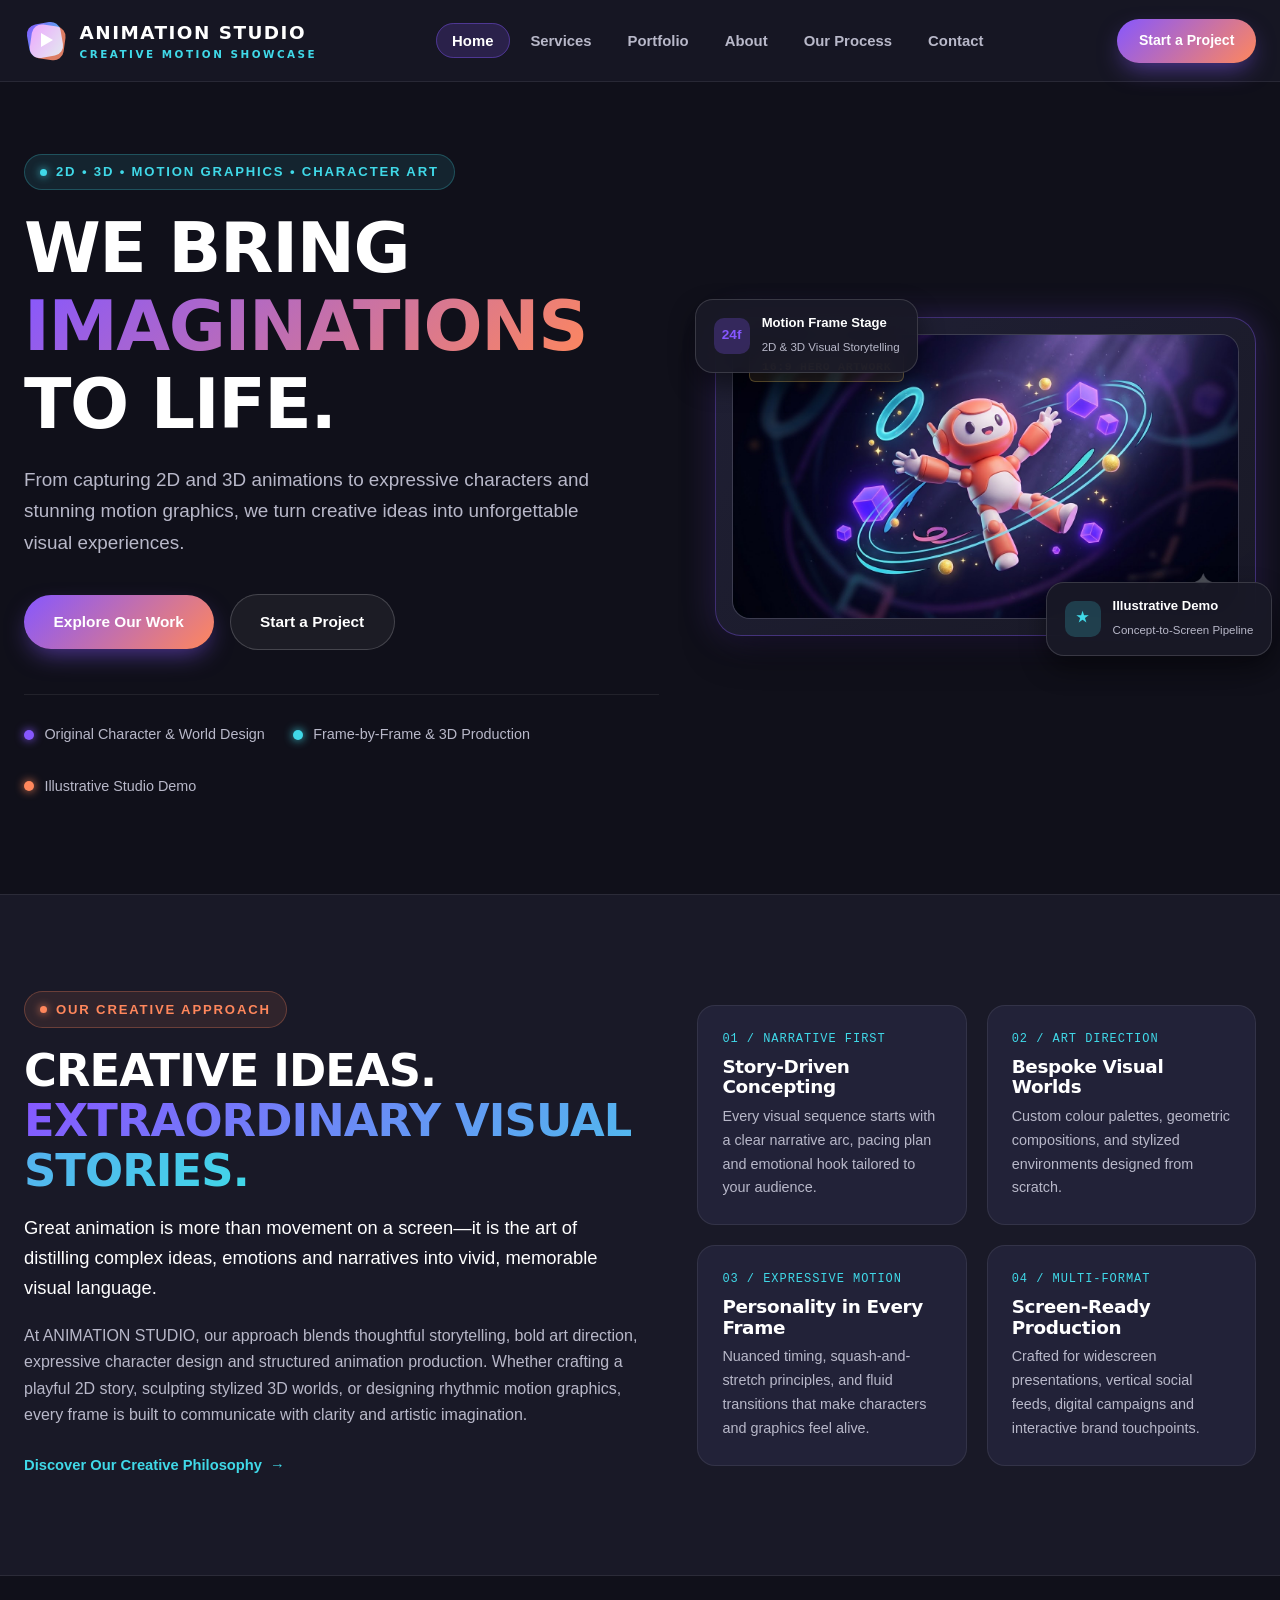
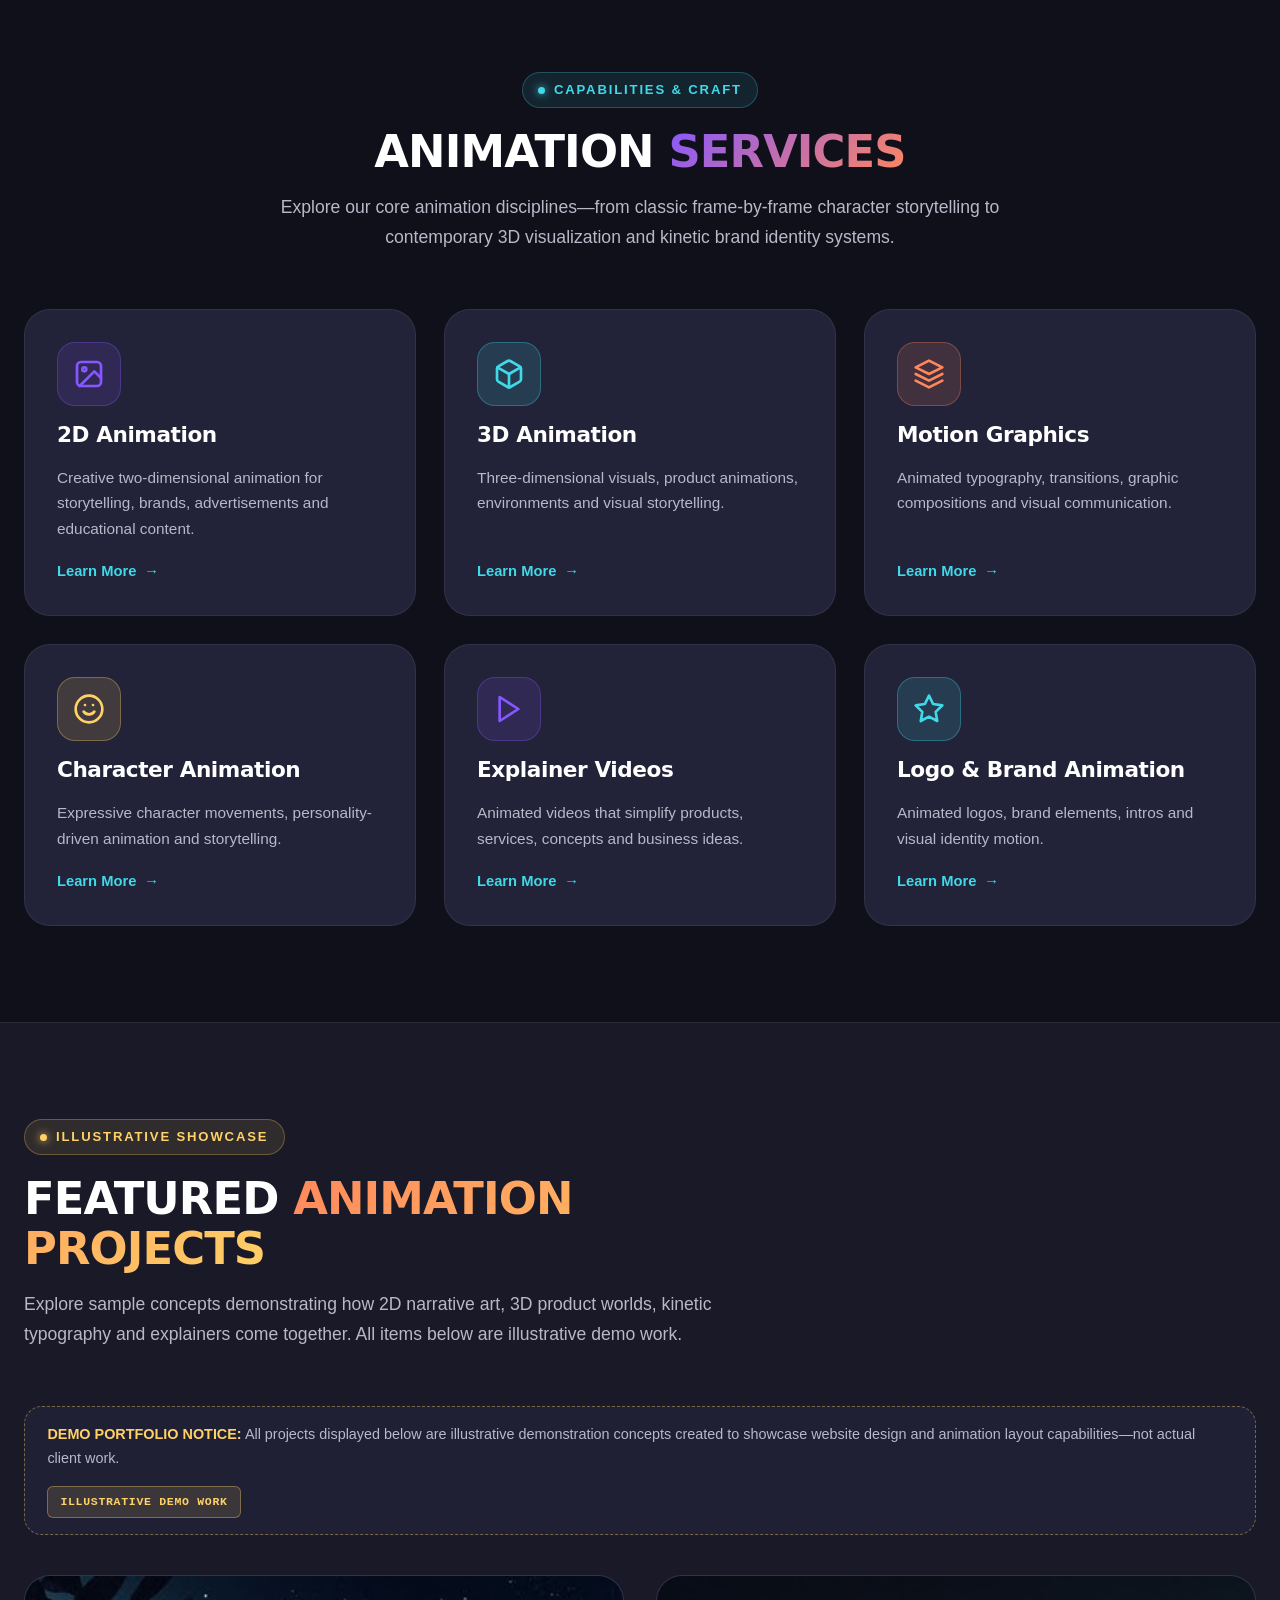
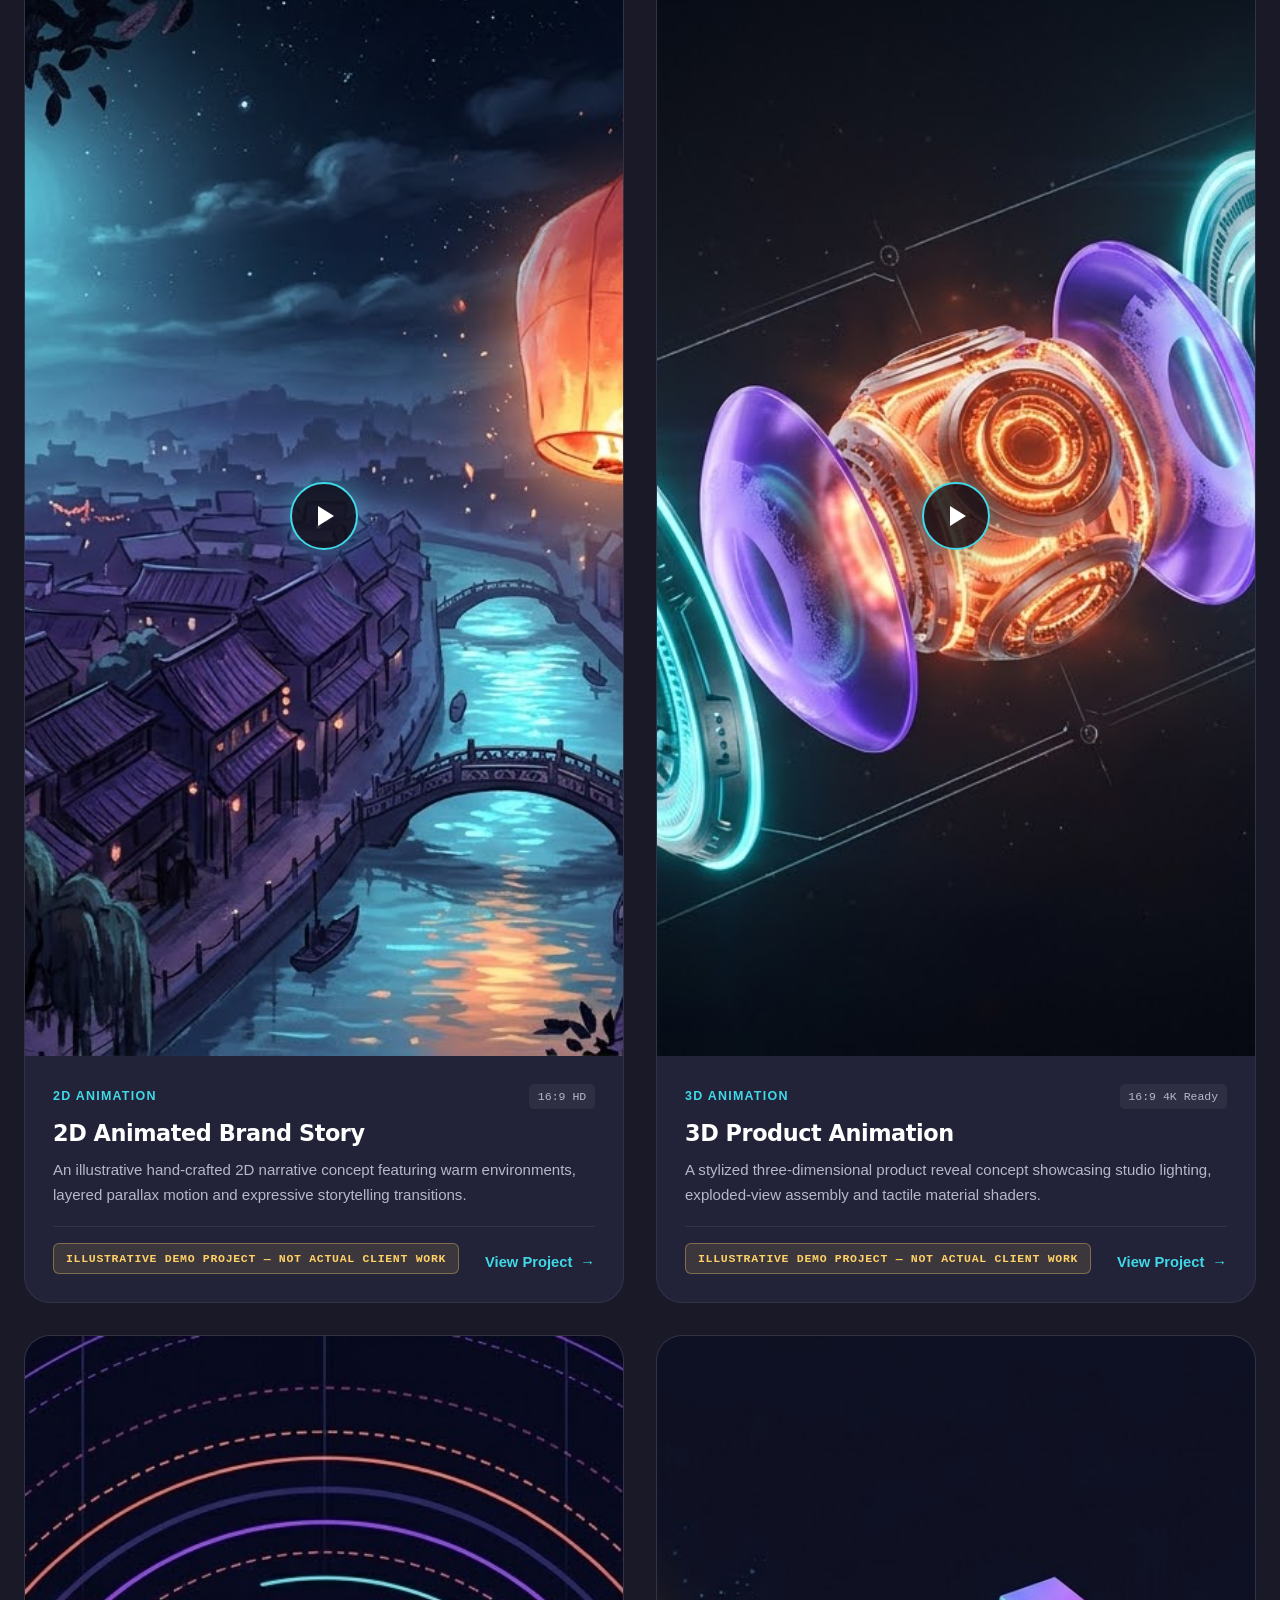
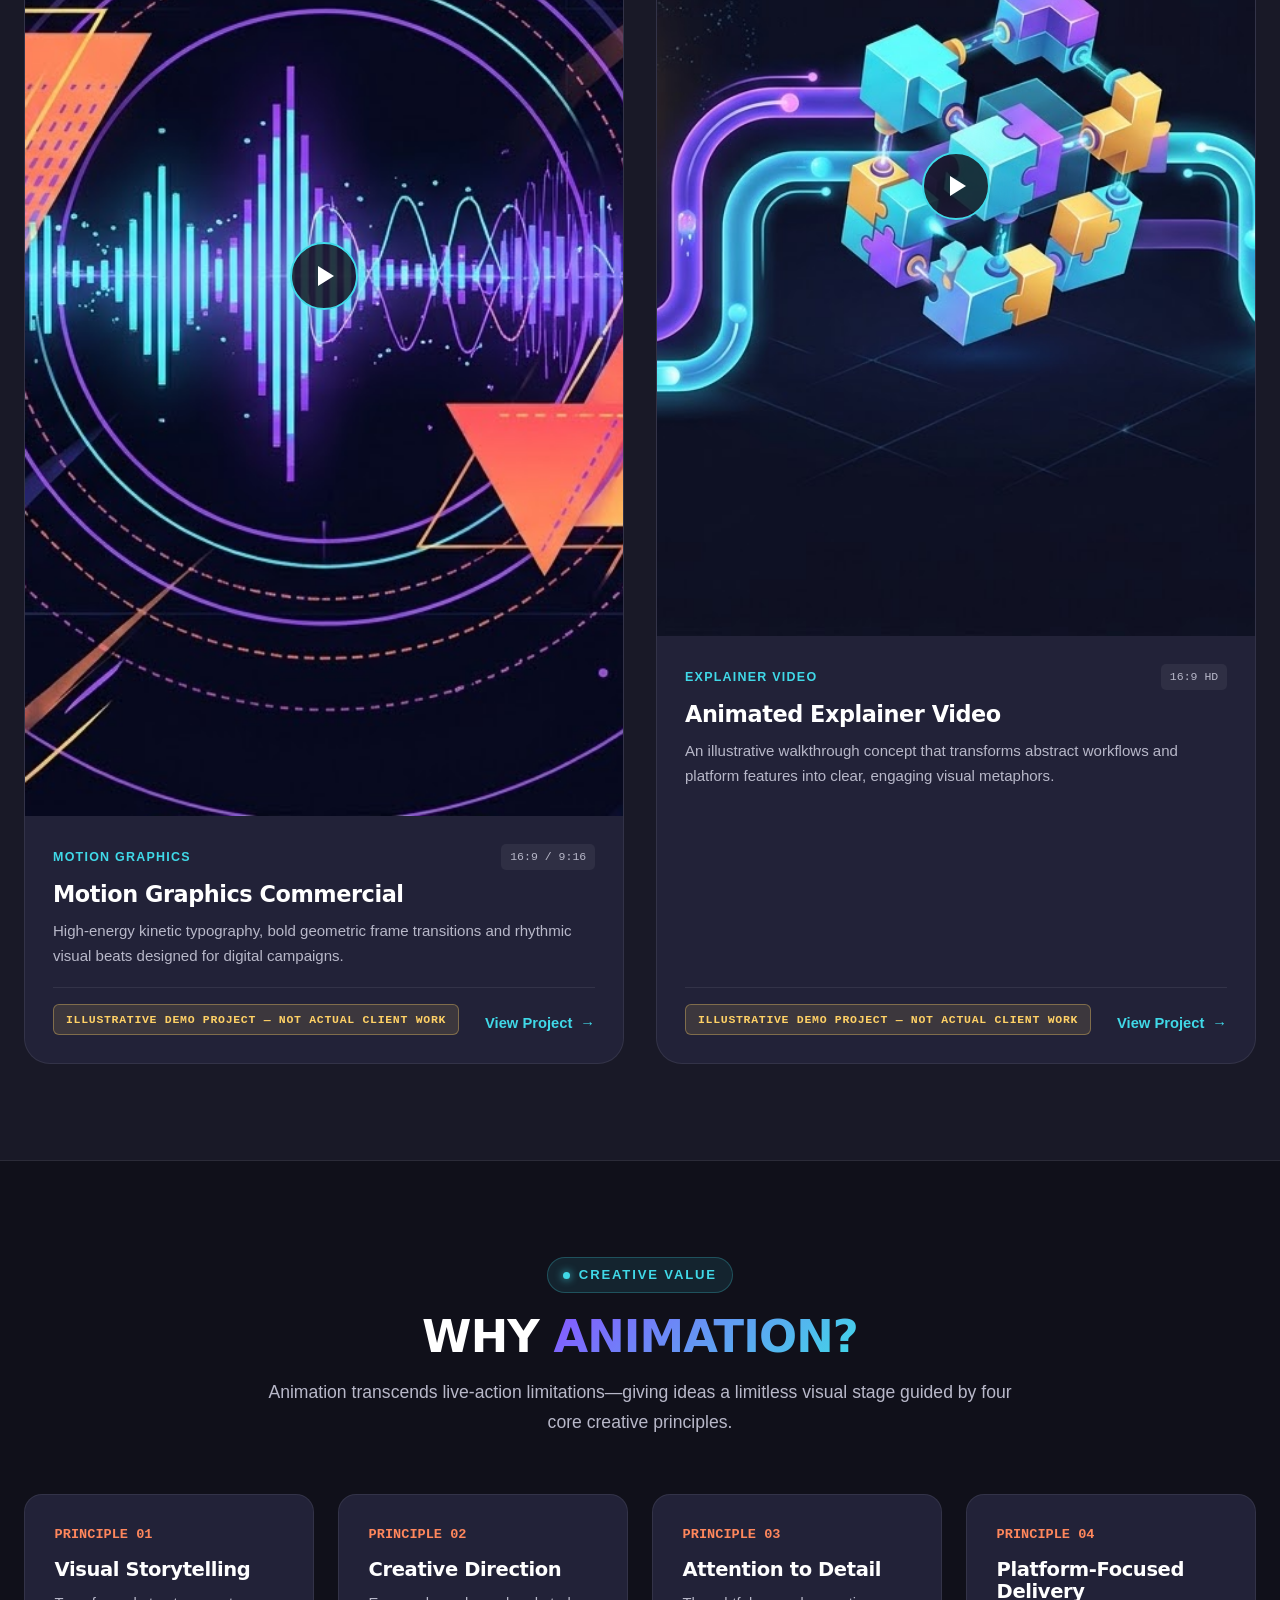
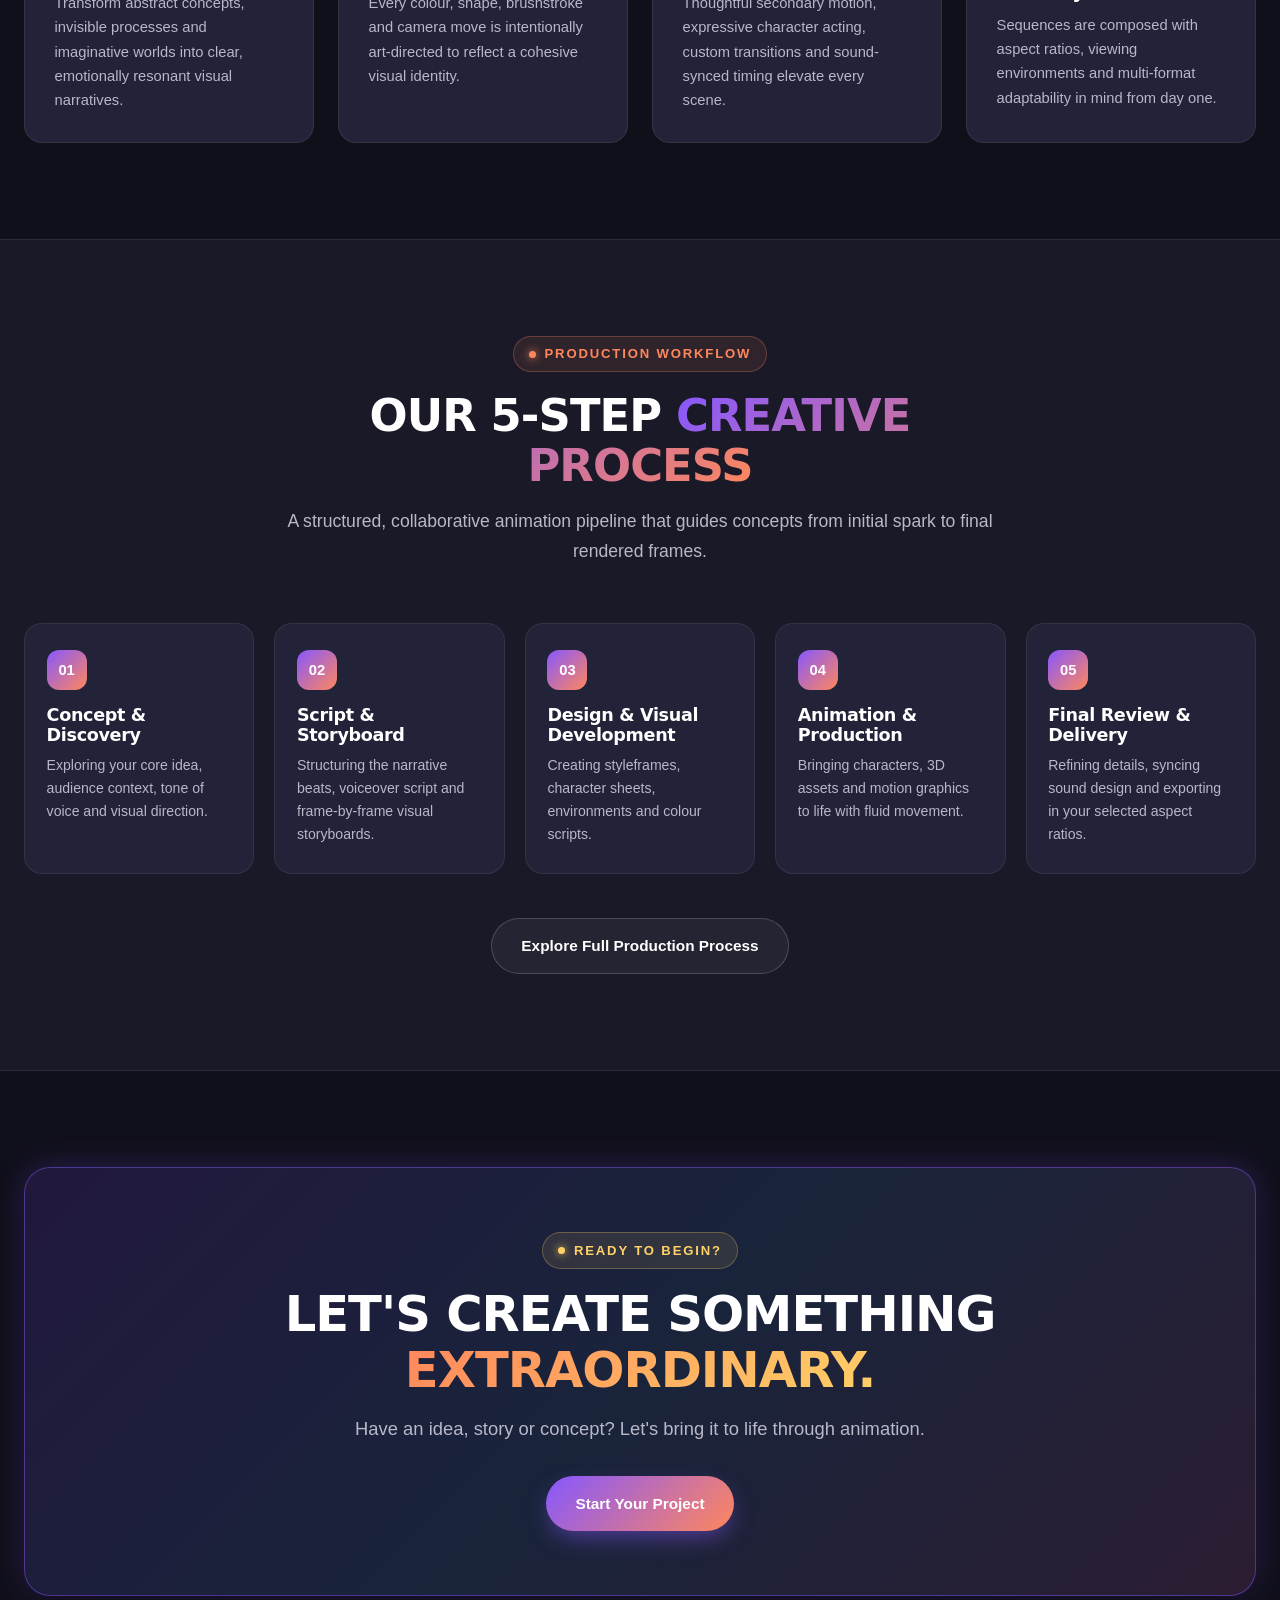
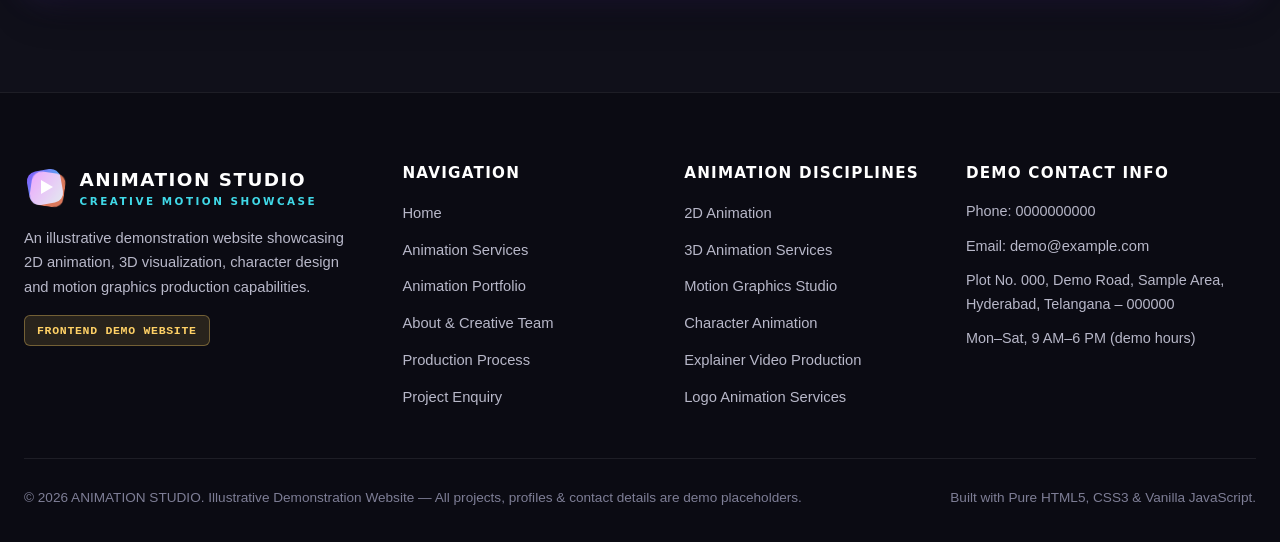
==== commit 920a5893: "Update index.html" ====
--- a/index.html
+++ b/index.html
@@ -62,7 +62,7 @@
             WE BRING <span class="text-gradient">IMAGINATIONS</span> TO LIFE.
           </h1>
           <p class="hero-description">
-            From captivating 2D and 3D animations to expressive characters and stunning motion graphics, we turn creative ideas into unforgettable visual experiences.
+            From capturing 2D and 3D animations to expressive characters and stunning motion graphics, we turn creative ideas into unforgettable visual experiences.
           </p>
           <div class="btn-group">
             <a href="portfolio.html" class="btn btn-primary">Explore Our Work</a>
